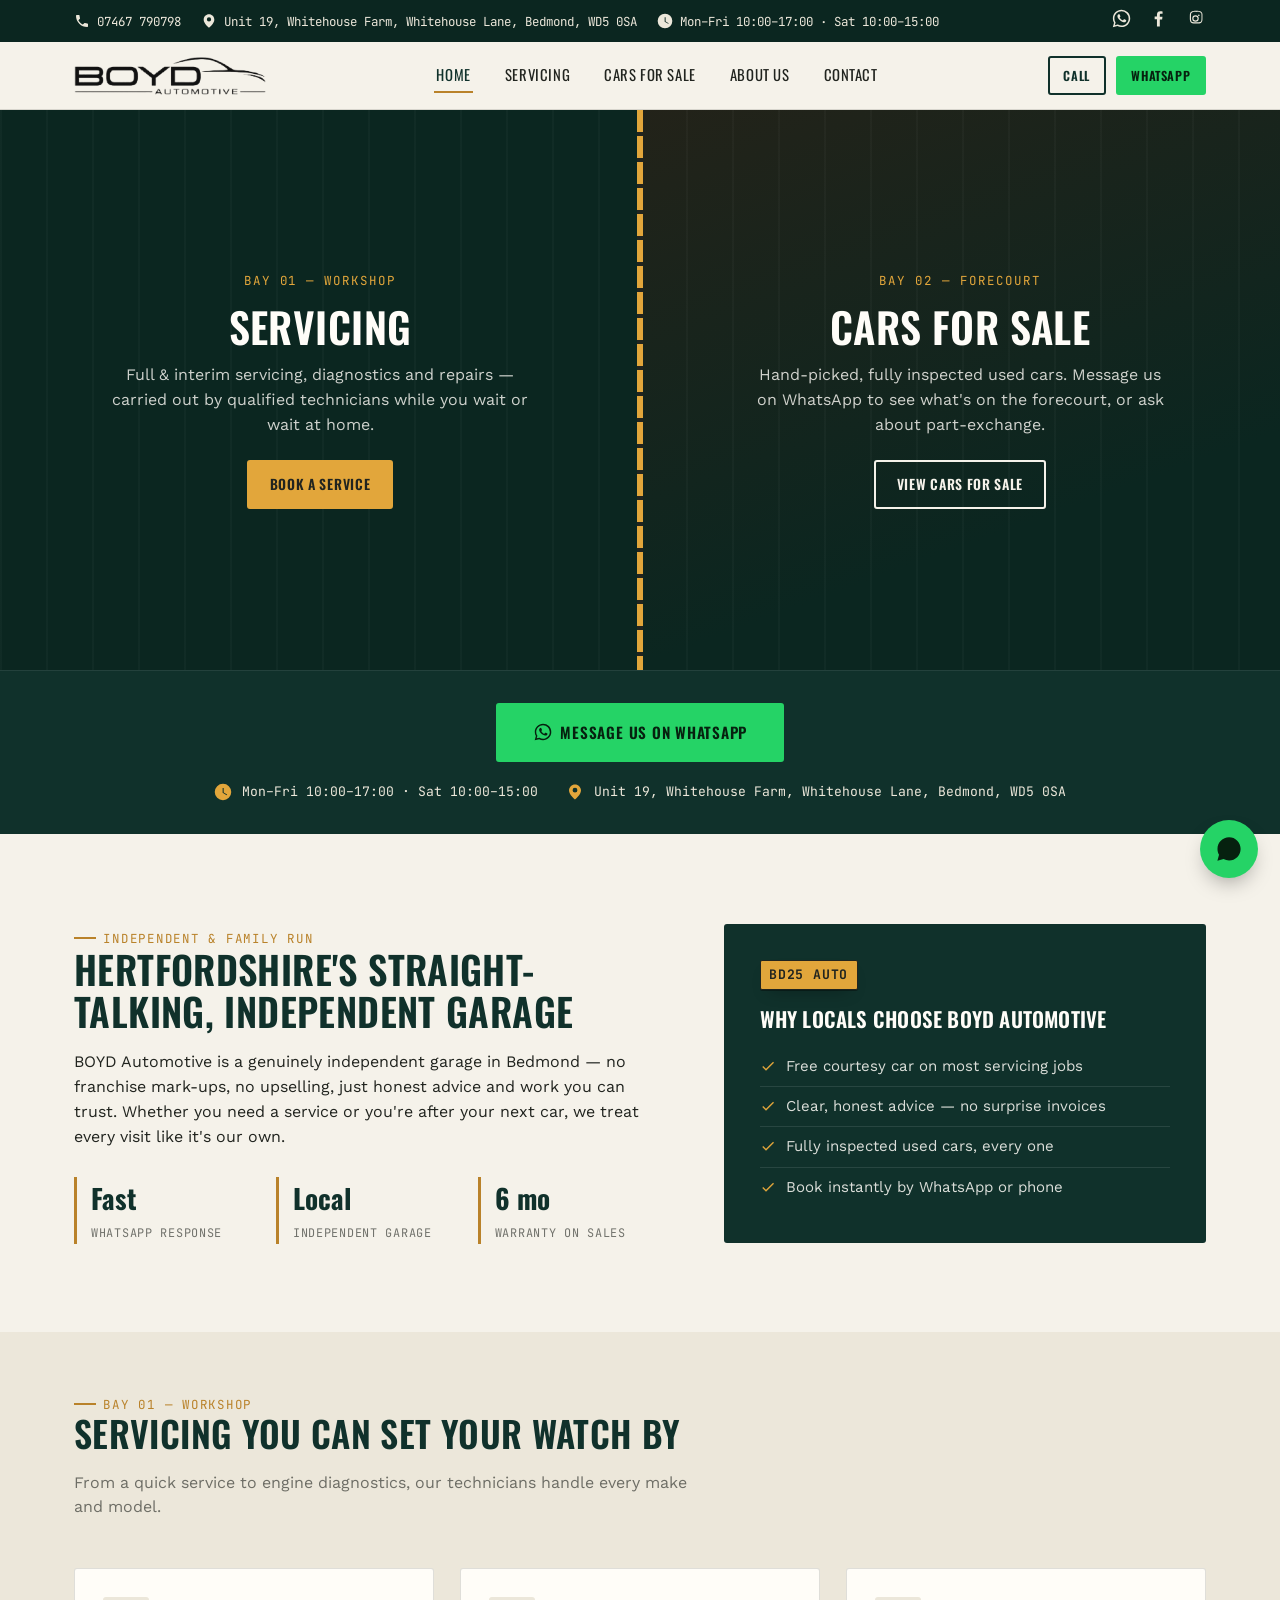
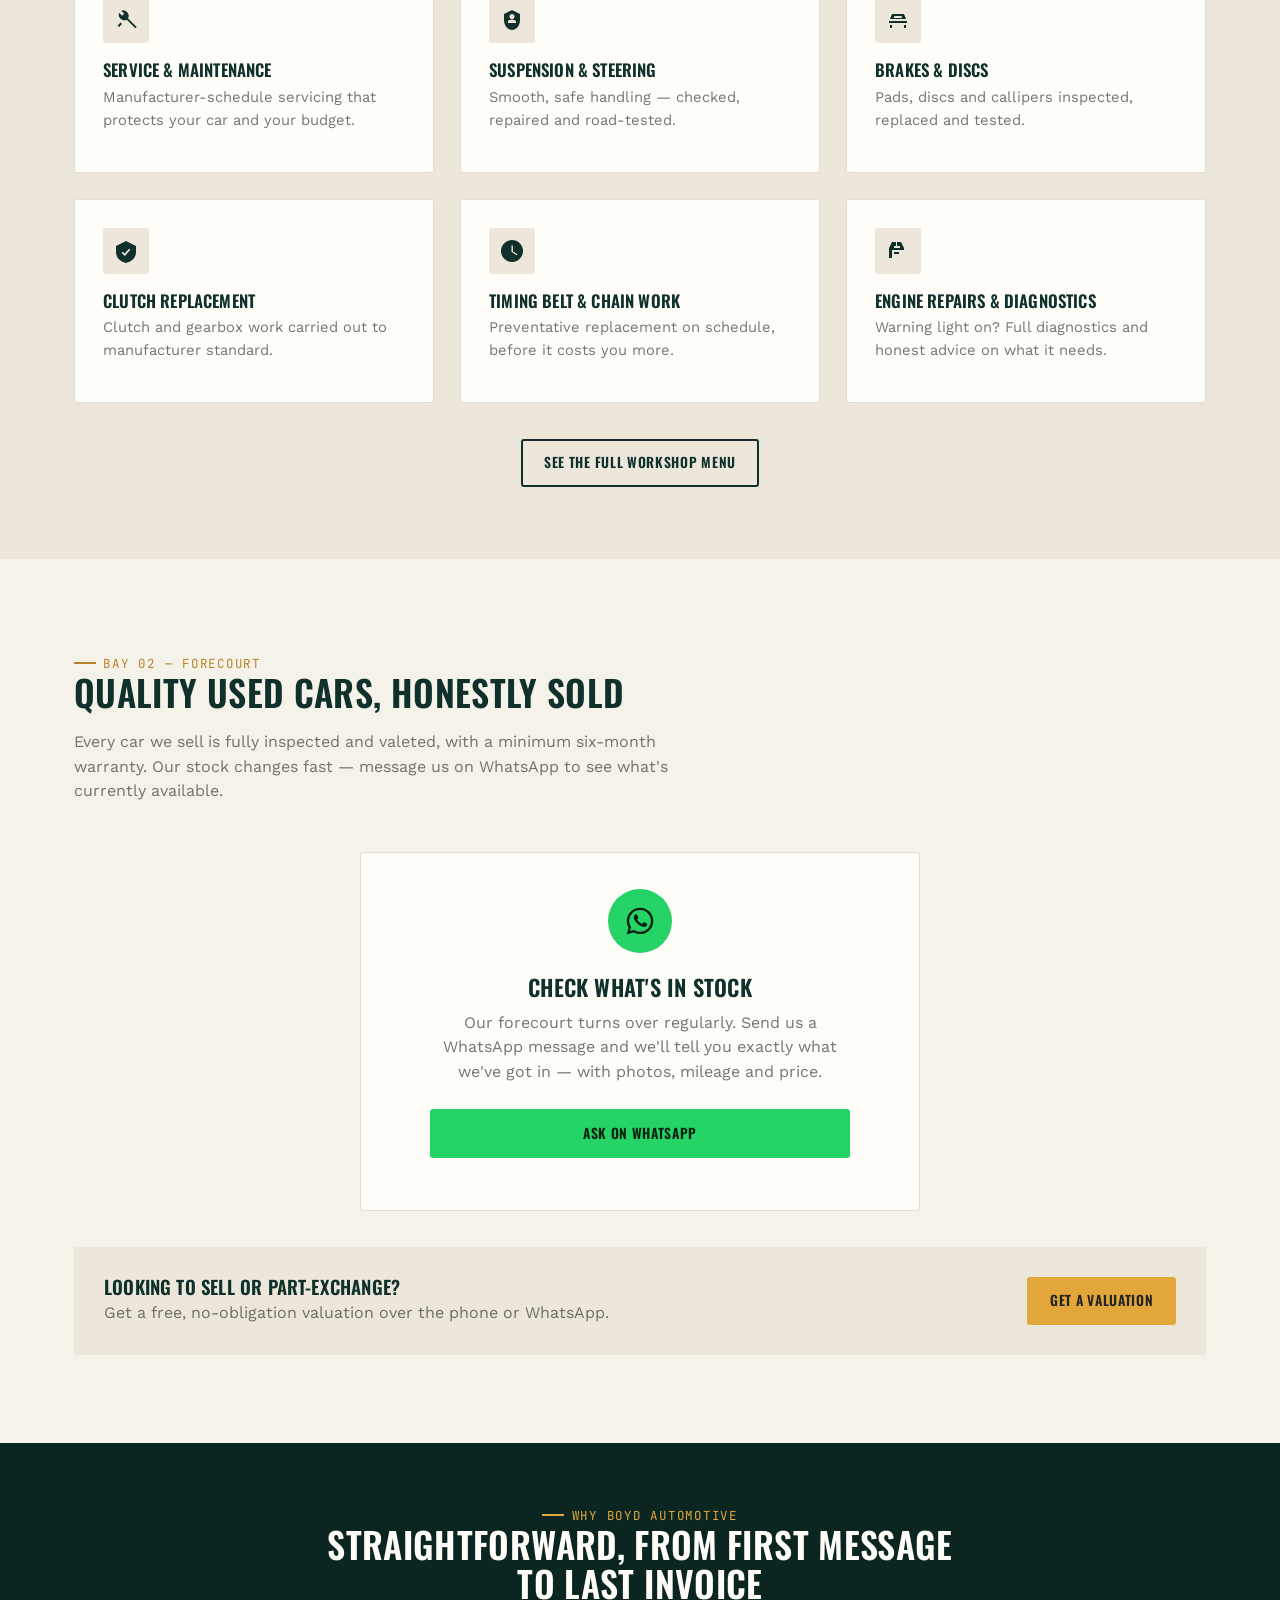
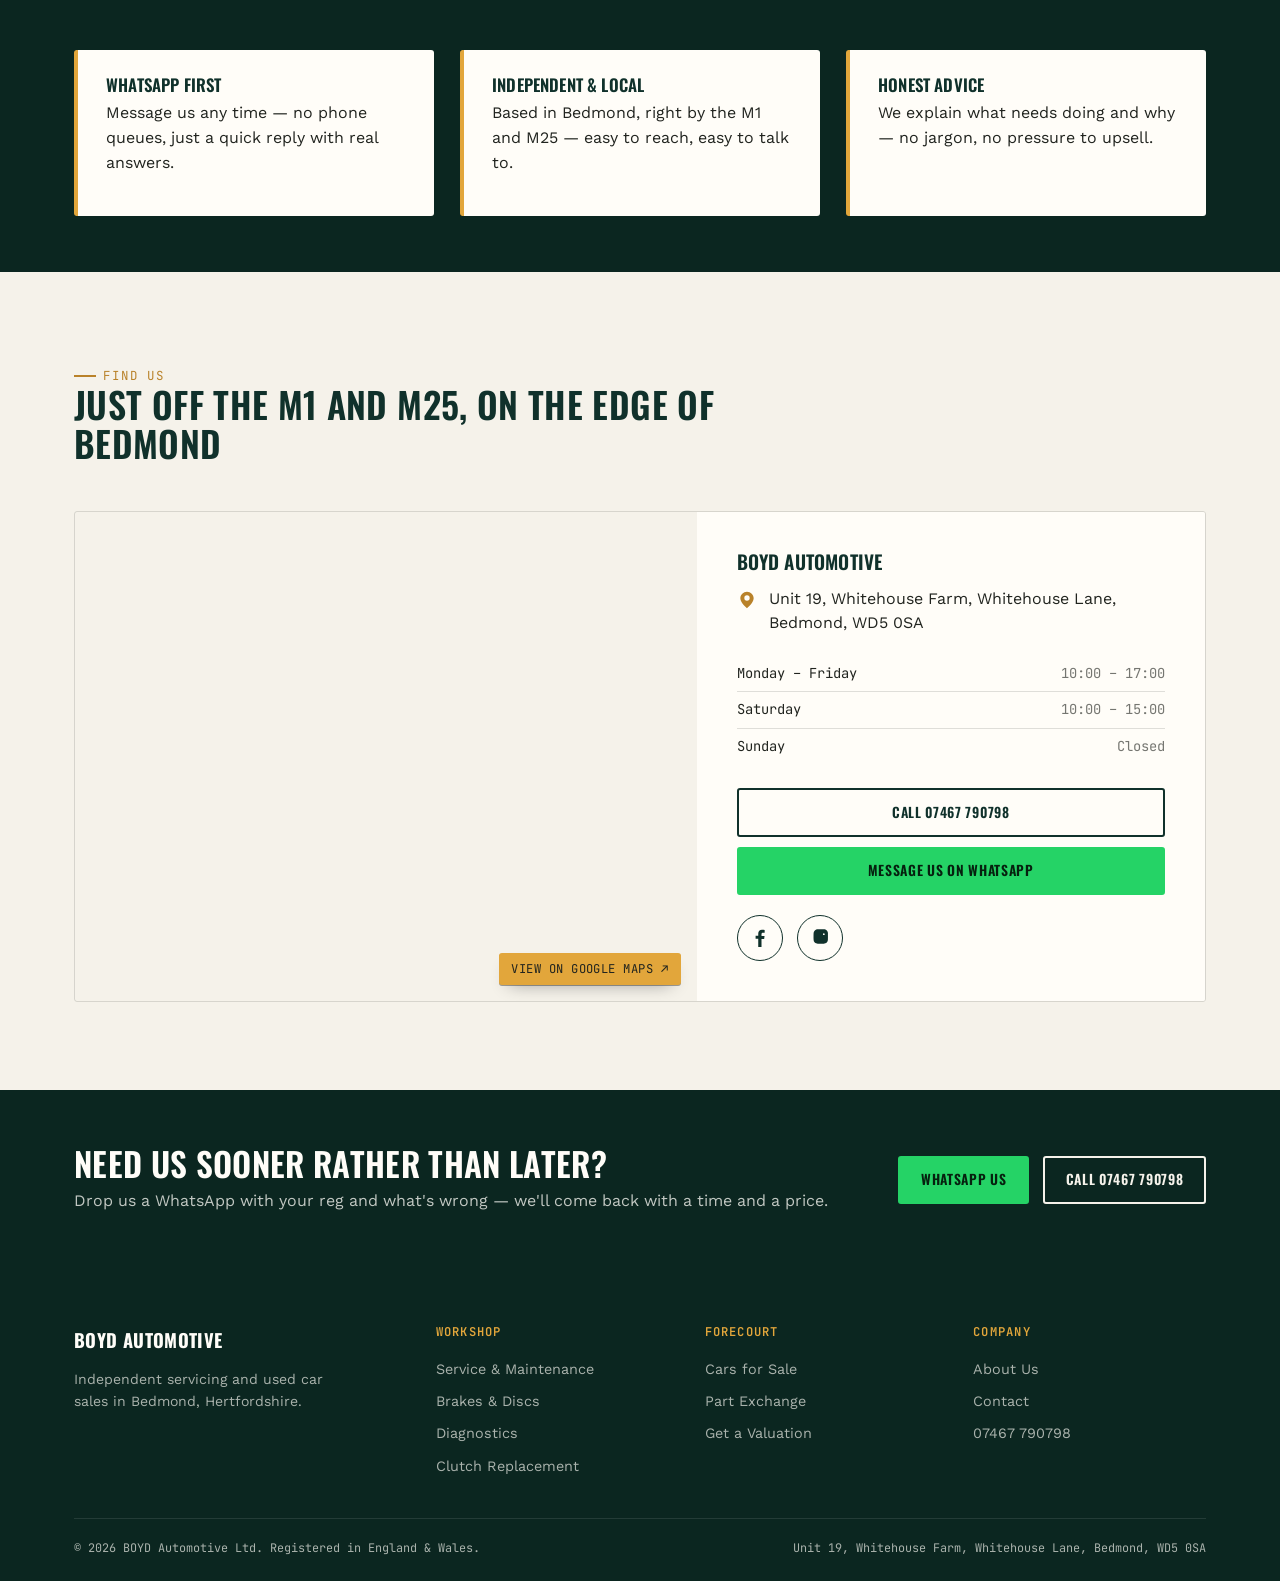
==== index.html @ 693ec728 "first version" ====
<!DOCTYPE html>
<html lang="en">
<head>
<meta charset="UTF-8">
<meta name="viewport" content="width=device-width, initial-scale=1.0">
<meta name="color-scheme" content="light only">
<title>BOYD Automotive | Servicing &amp; Used Cars in Bedmond</title>
<meta name="description" content="BOYD Automotive — trusted independent garage in Bedmond, Hertfordshire. Book a service, or browse our hand-picked used cars for sale.">
<link rel="preconnect" href="https://fonts.googleapis.com">
<link href="https://fonts.googleapis.com/css2?family=Oswald:wght@500;600;700&family=Work+Sans:wght@400;500;600&family=JetBrains+Mono:wght@400;700&display=swap" rel="stylesheet">
<link rel="stylesheet" href="style.css?v=7">
</head>
<body>

<div class="site-topfix">
<div class="topbar">
  <div class="container">
    <div class="topbar-left">
      <a href="tel:07467790798"><svg class="topbar-icon" viewBox="0 0 24 24"><path d="M6.6 10.8c1.4 2.8 3.8 5.2 6.6 6.6l2.2-2.2c.3-.3.7-.4 1-.2 1.1.4 2.3.6 3.6.6.6 0 1 .4 1 1V20c0 .6-.4 1-1 1-9.4 0-17-7.6-17-17 0-.6.4-1 1-1h3.4c.6 0 1 .4 1 1 0 1.3.2 2.5.6 3.6.1.4 0 .8-.2 1L6.6 10.8Z"/></svg>07467 790798</a>
      <span><svg class="topbar-icon" viewBox="0 0 24 24"><path d="M12 2C7.6 2 4 5.6 4 10c0 5.6 8 12 8 12s8-6.4 8-12c0-4.4-3.6-8-8-8Zm0 10.8A2.8 2.8 0 1 1 12 6.4a2.8 2.8 0 0 1 0 6.4Z"/></svg>Unit 19, Whitehouse Farm, Whitehouse Lane, Bedmond, WD5 0SA</span>
      <span><svg class="topbar-icon" viewBox="0 0 24 24"><path d="M12 1a11 11 0 1 0 0 22 11 11 0 0 0 0-22Zm.9 11.6 4.6 2.7-.6 1-5.4-3.2V6.5h1.4v6.1Z"/></svg>Mon–Fri 10:00–17:00 · Sat 10:00–15:00</span>
    </div>
    <div class="topbar-socials">
      <a href="https://wa.me/447467790798" aria-label="WhatsApp us">
        <svg viewBox="0 0 24 24"><path d="M12.04 2C6.58 2 2.13 6.45 2.13 11.91c0 1.75.46 3.45 1.33 4.95L2.05 22l5.28-1.38a9.9 9.9 0 0 0 4.71 1.2h.01c5.46 0 9.91-4.45 9.91-9.91 0-2.65-1.03-5.14-2.9-7.01A9.87 9.87 0 0 0 12.04 2Zm0 1.8a8.1 8.1 0 0 1 5.75 2.38 8.09 8.09 0 0 1 2.38 5.75c0 4.48-3.65 8.13-8.14 8.13a8.2 8.2 0 0 1-4.15-1.13l-.3-.17-3.13.82.84-3.05-.19-.31a8.07 8.07 0 0 1-1.24-4.32c0-4.49 3.65-8.14 8.14-8.14ZM8.9 7.05c-.17 0-.44.06-.67.31-.23.25-.87.85-.87 2.07 0 1.22.89 2.4 1.02 2.57.12.16 1.72 2.7 4.24 3.68 2.1.82 2.52.65 2.97.62.46-.04 1.47-.6 1.68-1.18.2-.58.2-1.08.14-1.18-.06-.1-.23-.16-.47-.28-.25-.12-1.47-.72-1.7-.8-.23-.09-.4-.12-.56.12-.17.25-.64.8-.78.96-.14.16-.29.18-.53.06-.25-.13-1.04-.38-1.98-1.22-.73-.65-1.22-1.46-1.37-1.7-.14-.25-.02-.38.11-.5.11-.11.25-.29.37-.44.13-.14.17-.25.25-.4.08-.17.04-.31-.02-.44-.06-.12-.56-1.37-.78-1.87-.2-.48-.4-.42-.56-.43Z"/></svg>
      </a>
      <a href="https://www.facebook.com/profile.php?id=61589379505451" target="_blank" rel="noopener" aria-label="Facebook">
        <svg viewBox="0 0 24 24"><path d="M13.5 21v-7.9h2.65l.4-3.08h-3.05V8.13c0-.89.25-1.5 1.52-1.5h1.63V3.9C15.9 3.83 15 3.75 13.94 3.75c-2.2 0-3.7 1.34-3.7 3.8v2.12H7.6v3.08h2.64V21h3.26Z"/></svg>
      </a>
      <a href="#" aria-label="Instagram">
        <svg viewBox="0 0 24 24"><path d="M12 8.3a3.7 3.7 0 1 0 0 7.4 3.7 3.7 0 0 0 0-7.4Zm0 6.1a2.4 2.4 0 1 1 0-4.8 2.4 2.4 0 0 1 0 4.8Zm4.7-6.25a.87.87 0 1 1-1.73 0 .87.87 0 0 1 1.73 0ZM20 7.5c-.06-1.16-.32-2.19-1.16-3.03-.84-.84-1.87-1.1-3.03-1.16-1.19-.07-4.76-.07-5.95 0-1.16.06-2.18.32-3.03 1.16C5.9 5.31 5.64 6.34 5.58 7.5c-.07 1.19-.07 4.76 0 5.95.06 1.16.32 2.19 1.16 3.03.85.84 1.87 1.1 3.03 1.16 1.19.07 4.76.07 5.95 0 1.16-.06 2.19-.32 3.03-1.16.84-.84 1.1-1.87 1.16-3.03.07-1.19.07-4.75 0-5.95Zm-1.44 7.22c-.25.64-.75 1.14-1.39 1.4-.96.38-3.24.29-4.3.29s-3.34.09-4.3-.29c-.64-.26-1.14-.76-1.4-1.4-.38-.96-.29-3.24-.29-4.3s-.09-3.34.29-4.3c.26-.64.76-1.14 1.4-1.4.96-.38 3.24-.29 4.3-.29s3.34-.09 4.3.29c.64.26 1.14.76 1.4 1.4.38.96.28 3.24.28 4.3s.1 3.34-.29 4.3Z"/></svg>
      </a>
    </div>
  </div>
</div>

<header class="site-header">
  <nav class="nav container">
    <a href="index.html" class="brand">
      <img src="boyd-logo.png" alt="BOYD Automotive" class="brand-logo">
    </a>
    <input type="checkbox" id="nav-toggle" class="nav-toggle">
    <label for="nav-toggle" class="nav-toggle-label" aria-label="Toggle menu"><span></span></label>
    <ul class="nav-links">
      <li><a href="index.html" aria-current="page">Home</a></li>
      <li><a href="services.html">Servicing</a></li>
      <li><a href="sales.html">Cars for Sale</a></li>
      <li><a href="about.html">About Us</a></li>
      <li><a href="contact.html">Contact</a></li>
    </ul>
    <div class="nav-cta">
      <a class="btn btn-outline btn-sm" href="tel:07467790798">Call</a>
      <a class="btn btn-whatsapp btn-sm" href="https://wa.me/447467790798" target="_blank" rel="noopener">WhatsApp</a>
    </div>
  </nav>
</header>
</div>

<!-- HERO — twin garage bay doors -->
<section class="hero" style="padding:0;">
  <div class="hero-grid">
    <a href="services.html" class="bay bay-service">
      <div class="bay-content">
        <span class="bay-label">Bay 01 — Workshop</span>
        <h2>Servicing</h2>
        <p>Full &amp; interim servicing, diagnostics and repairs — carried out by qualified technicians while you wait or wait at home.</p>
        <span class="btn btn-amber">Book a Service</span>
      </div>
    </a>
    <a href="sales.html" class="bay bay-sales">
      <div class="bay-content">
        <span class="bay-label">Bay 02 — Forecourt</span>
        <h2>Cars for Sale</h2>
        <p>Hand-picked, fully inspected used cars. Message us on WhatsApp to see what's on the forecourt, or ask about part-exchange.</p>
        <span class="btn btn-outline-light">View Cars for Sale</span>
      </div>
    </a>
    <div class="bay-divider"></div>
  </div>
  <div class="hero-strap">
    <div class="container">
      <a href="https://wa.me/447467790798" target="_blank" rel="noopener" class="btn btn-whatsapp btn-lg">
        <svg viewBox="0 0 24 24" style="width:20px;height:20px;fill:currentColor;"><path d="M12.04 2C6.58 2 2.13 6.45 2.13 11.91c0 1.75.46 3.45 1.33 4.95L2.05 22l5.28-1.38a9.9 9.9 0 0 0 4.71 1.2h.01c5.46 0 9.91-4.45 9.91-9.91 0-2.65-1.03-5.14-2.9-7.01A9.87 9.87 0 0 0 12.04 2Zm0 1.8a8.1 8.1 0 0 1 5.75 2.38 8.09 8.09 0 0 1 2.38 5.75c0 4.48-3.65 8.13-8.14 8.13a8.2 8.2 0 0 1-4.15-1.13l-.3-.17-3.13.82.84-3.05-.19-.31a8.07 8.07 0 0 1-1.24-4.32c0-4.49 3.65-8.14 8.14-8.14ZM8.9 7.05c-.17 0-.44.06-.67.31-.23.25-.87.85-.87 2.07 0 1.22.89 2.4 1.02 2.57.12.16 1.72 2.7 4.24 3.68 2.1.82 2.52.65 2.97.62.46-.04 1.47-.6 1.68-1.18.2-.58.2-1.08.14-1.18-.06-.1-.23-.16-.47-.28-.25-.12-1.47-.72-1.7-.8-.23-.09-.4-.12-.56.12-.17.25-.64.8-.78.96-.14.16-.29.18-.53.06-.25-.13-1.04-.38-1.98-1.22-.73-.65-1.22-1.46-1.37-1.7-.14-.25-.02-.38.11-.5.11-.11.25-.29.37-.44.13-.14.17-.25.25-.4.08-.17.04-.31-.02-.44-.06-.12-.56-1.37-.78-1.87-.2-.48-.4-.42-.56-.43Z"/></svg>
        Message Us on WhatsApp
      </a>
      <div class="strap-meta">
        <span class="strap-item">
          <svg viewBox="0 0 24 24"><path d="M12 1a11 11 0 1 0 0 22 11 11 0 0 0 0-22Zm.9 11.6 4.6 2.7-.6 1-5.4-3.2V6.5h1.4v6.1Z"/></svg>
          Mon–Fri 10:00–17:00 · Sat 10:00–15:00
        </span>
        <span class="strap-item">
          <svg viewBox="0 0 24 24"><path d="M12 2C7.6 2 4 5.6 4 10c0 5.6 8 12 8 12s8-6.4 8-12c0-4.4-3.6-8-8-8Zm0 10.8A2.8 2.8 0 1 1 12 6.4a2.8 2.8 0 0 1 0 6.4Z"/></svg>
          Unit 19, Whitehouse Farm, Whitehouse Lane, Bedmond, WD5 0SA
        </span>
      </div>
    </div>
  </div>
</section>

<!-- INTRO -->
<section>
  <div class="container intro">
    <div>
      <span class="kicker">Independent &amp; family run</span>
      <h1>Hertfordshire's straight-talking, independent garage</h1>
      <p>BOYD Automotive is a genuinely independent garage in Bedmond — no franchise mark-ups, no upselling, just honest advice and work you can trust. Whether you need a service or you're after your next car, we treat every visit like it's our own.</p>
      <div class="intro-stats">
        <div class="stat"><b>Fast</b><span>WhatsApp Response</span></div>
        <div class="stat"><b>Local</b><span>Independent Garage</span></div>
        <div class="stat"><b>6 mo</b><span>Warranty on Sales</span></div>
      </div>
    </div>
    <div class="intro-card">
      <span class="plate">BD25 AUTO</span>
      <h3>Why locals choose BOYD Automotive</h3>
      <ul>
        <li><svg viewBox="0 0 24 24"><path d="M9 16.2 4.8 12l-1.4 1.4L9 19 21 7l-1.4-1.4L9 16.2Z"/></svg> Free courtesy car on most servicing jobs</li>
        <li><svg viewBox="0 0 24 24"><path d="M9 16.2 4.8 12l-1.4 1.4L9 19 21 7l-1.4-1.4L9 16.2Z"/></svg> Clear, honest advice — no surprise invoices</li>
        <li><svg viewBox="0 0 24 24"><path d="M9 16.2 4.8 12l-1.4 1.4L9 19 21 7l-1.4-1.4L9 16.2Z"/></svg> Fully inspected used cars, every one</li>
        <li><svg viewBox="0 0 24 24"><path d="M9 16.2 4.8 12l-1.4 1.4L9 19 21 7l-1.4-1.4L9 16.2Z"/></svg> Book instantly by WhatsApp or phone</li>
      </ul>
    </div>
  </div>
</section>

<!-- SERVICES TEASER -->
<section class="section-tight" style="background:var(--paper-dim);">
  <div class="container">
    <div class="section-head">
      <span class="kicker">Bay 01 — Workshop</span>
      <h2>Servicing you can set your watch by</h2>
      <p>From a quick service to engine diagnostics, our technicians handle every make and model.</p>
    </div>
    <div class="grid-3">
      <div class="card">
        <div class="card-icon"><svg viewBox="0 0 24 24"><path d="M22.7 19 14.1 10.4a5.6 5.6 0 0 0-6.9-7.7l3 3-2.1 2.1-3-3a5.6 5.6 0 0 0 7.7 6.9L21.3 20.3l1.4-1.3ZM5 19l3-3-1.4-1.4-3 3L5 19Z"/></svg></div>
        <h3>Service &amp; Maintenance</h3>
        <p>Manufacturer-schedule servicing that protects your car and your budget.</p>
      </div>
      <div class="card">
        <div class="card-icon"><svg viewBox="0 0 24 24"><path d="M12 2 4 6v6c0 5.5 3.4 9.7 8 10 4.6-.3 8-4.5 8-10V6l-8-4Zm0 4a2.5 2.5 0 1 1 0 5 2.5 2.5 0 0 1 0-5Zm4 9H8v-1.2c0-1.6 2.7-2.4 4-2.4s4 .8 4 2.4V15Z"/></svg></div>
        <h3>Suspension &amp; Steering</h3>
        <p>Smooth, safe handling — checked, repaired and road-tested.</p>
      </div>
      <div class="card">
        <div class="card-icon"><svg viewBox="0 0 24 24"><path d="M4 17h2v3H4v-3Zm14 0h2v3h-2v-3ZM3 13h18v2H3v-2ZM6 6h12l2 5H4l2-5Zm2.5 2 -.8 2h8.6l-.8-2h-7Z"/></svg></div>
        <h3>Brakes &amp; Discs</h3>
        <p>Pads, discs and callipers inspected, replaced and tested.</p>
      </div>
      <div class="card">
        <div class="card-icon"><svg viewBox="0 0 24 24"><path d="M12 2 2 7v6c0 5.25 3.75 9.5 10 11 6.25-1.5 10-5.75 10-11V7l-10-5Zm-1.1 15-3.3-3.1 1.2-1.2 1.9 1.9 4.3-4.9 1.3 1.1L10.9 17Z"/></svg></div>
        <h3>Clutch Replacement</h3>
        <p>Clutch and gearbox work carried out to manufacturer standard.</p>
      </div>
      <div class="card">
        <div class="card-icon"><svg viewBox="0 0 24 24"><path d="M12 1a11 11 0 1 0 0 22 11 11 0 0 0 0-22Zm.9 11.6 4.6 2.7-.6 1-5.4-3.2V6.5h1.4v6.1Z"/></svg></div>
        <h3>Timing Belt &amp; Chain Work</h3>
        <p>Preventative replacement on schedule, before it costs you more.</p>
      </div>
      <div class="card">
        <div class="card-icon"><svg viewBox="0 0 24 24"><path d="M6 3h4v4H8v2h3v4H8v2h5v-2h-2v-4h3V7h-3V3h4l3 6v10H3V9l3-6Zm12 8H6v8h12v-8Z"/></svg></div>
        <h3>Engine Repairs &amp; Diagnostics</h3>
        <p>Warning light on? Full diagnostics and honest advice on what it needs.</p>
      </div>
    </div>
    <p style="text-align:center;margin-top:36px;">
      <a href="services.html" class="btn btn-outline">See the full workshop menu</a>
    </p>
  </div>
</section>

<!-- SALES TEASER -->
<section>
  <div class="container">
    <div class="section-head">
      <span class="kicker">Bay 02 — Forecourt</span>
      <h2>Quality used cars, honestly sold</h2>
      <p>Every car we sell is fully inspected and valeted, with a minimum six-month warranty. Our stock changes fast — message us on WhatsApp to see what's currently available.</p>
    </div>
    <div class="wa-contact" style="margin-bottom:36px; padding:36px 44px;">
      <div class="wa-icon">
        <svg viewBox="0 0 24 24"><path d="M12.04 2C6.58 2 2.13 6.45 2.13 11.91c0 1.75.46 3.45 1.33 4.95L2.05 22l5.28-1.38a9.9 9.9 0 0 0 4.71 1.2h.01c5.46 0 9.91-4.45 9.91-9.91 0-2.65-1.03-5.14-2.9-7.01A9.87 9.87 0 0 0 12.04 2Zm0 1.8a8.1 8.1 0 0 1 5.75 2.38 8.09 8.09 0 0 1 2.38 5.75c0 4.48-3.65 8.13-8.14 8.13a8.2 8.2 0 0 1-4.15-1.13l-.3-.17-3.13.82.84-3.05-.19-.31a8.07 8.07 0 0 1-1.24-4.32c0-4.49 3.65-8.14 8.14-8.14ZM8.9 7.05c-.17 0-.44.06-.67.31-.23.25-.87.85-.87 2.07 0 1.22.89 2.4 1.02 2.57.12.16 1.72 2.7 4.24 3.68 2.1.82 2.52.65 2.97.62.46-.04 1.47-.6 1.68-1.18.2-.58.2-1.08.14-1.18-.06-.1-.23-.16-.47-.28-.25-.12-1.47-.72-1.7-.8-.23-.09-.4-.12-.56.12-.17.25-.64.8-.78.96-.14.16-.29.18-.53.06-.25-.13-1.04-.38-1.98-1.22-.73-.65-1.22-1.46-1.37-1.7-.14-.25-.02-.38.11-.5.11-.11.25-.29.37-.44.13-.14.17-.25.25-.4.08-.17.04-.31-.02-.44-.06-.12-.56-1.37-.78-1.87-.2-.48-.4-.42-.56-.43Z"/></svg>
      </div>
      <h2 style="font-size:1.4rem;">Check what's in stock</h2>
      <p>Our forecourt turns over regularly. Send us a WhatsApp message and we'll tell you exactly what we've got in — with photos, mileage and price.</p>
      <p style="margin-top:24px;">
        <a href="https://wa.me/447467790798" target="_blank" rel="noopener" class="btn btn-whatsapp btn-block">Ask on WhatsApp</a>
      </p>
    </div>
    <div class="stock-strip">
      <div>
        <h3>Looking to sell or part-exchange?</h3>
        <p>Get a free, no-obligation valuation over the phone or WhatsApp.</p>
      </div>
      <a href="sales.html" class="btn btn-amber">Get a Valuation</a>
    </div>
  </div>
</section>

<!-- WHY CHOOSE US -->
<section class="section-tight band-dark on-dark">
  <div class="container">
    <div class="section-head center">
      <span class="kicker">Why BOYD Automotive</span>
      <h2>Straightforward, from first message to last invoice</h2>
    </div>
    <div class="grid-3">
      <div class="testimonial">
        <h3 style="color:var(--green-900);font-size:1.05rem;margin-bottom:.4em;">WhatsApp First</h3>
        <p style="font-style:normal;">Message us any time — no phone queues, just a quick reply with real answers.</p>
      </div>
      <div class="testimonial">
        <h3 style="color:var(--green-900);font-size:1.05rem;margin-bottom:.4em;">Independent &amp; Local</h3>
        <p style="font-style:normal;">Based in Bedmond, right by the M1 and M25 — easy to reach, easy to talk to.</p>
      </div>
      <div class="testimonial">
        <h3 style="color:var(--green-900);font-size:1.05rem;margin-bottom:.4em;">Honest Advice</h3>
        <p style="font-style:normal;">We explain what needs doing and why — no jargon, no pressure to upsell.</p>
      </div>
    </div>
  </div>
</section>

<!-- FIND US -->
<section>
  <div class="container">
    <div class="section-head">
      <span class="kicker">Find us</span>
      <h2>Just off the M1 and M25, on the edge of Bedmond</h2>
    </div>
    <div class="find-us">
      <div class="find-map">
        <iframe src="https://www.google.com/maps?q=51.7225634,-0.3921751&z=12&output=embed" title="Map to BOYD Automotive" loading="lazy"></iframe>
        <a class="find-map-link" href="https://www.google.com/maps/place/BOYD+Automotive/@51.7225634,-0.3921751,15z/data=!4m6!3m5!1s0x487641fe3e96d6eb:0x6ffa3940baba09b4!8m2!3d51.7225634!4d-0.3921751!16s%2Fg%2F11nqsnx0lx" target="_blank" rel="noopener" aria-label="Open BOYD Automotive in Google Maps">
          <span>View on Google Maps ↗</span>
        </a>
      </div>
      <div class="find-info">
        <h3>BOYD Automotive</h3>
        <div class="find-address" style="margin-top:14px;">
          <svg viewBox="0 0 24 24"><path d="M12 2C7.6 2 4 5.6 4 10c0 5.6 8 12 8 12s8-6.4 8-12c0-4.4-3.6-8-8-8Zm0 10.8A2.8 2.8 0 1 1 12 6.4a2.8 2.8 0 0 1 0 6.4Z"/></svg>
          <span>Unit 19, Whitehouse Farm, Whitehouse Lane, Bedmond, WD5 0SA</span>
        </div>
        <table class="hours-table">
          <tr><td>Monday – Friday</td><td>10:00 – 17:00</td></tr>
          <tr><td>Saturday</td><td>10:00 – 15:00</td></tr>
          <tr><td>Sunday</td><td>Closed</td></tr>
        </table>
        <a href="tel:07467790798" class="btn btn-outline btn-block" style="margin-bottom:10px;">Call 07467 790798</a>
        <a href="https://wa.me/447467790798" target="_blank" rel="noopener" class="btn btn-whatsapp btn-block">Message us on WhatsApp</a>
        <div class="find-socials">
          <a href="https://www.facebook.com/profile.php?id=61589379505451" target="_blank" rel="noopener" aria-label="Facebook"><svg viewBox="0 0 24 24"><path d="M13.5 21v-7.9h2.65l.4-3.08h-3.05V8.13c0-.89.25-1.5 1.52-1.5h1.63V3.9C15.9 3.83 15 3.75 13.94 3.75c-2.2 0-3.7 1.34-3.7 3.8v2.12H7.6v3.08h2.64V21h3.26Z"/></svg></a>
          <a href="#" aria-label="Instagram"><svg viewBox="0 0 24 24"><path d="M12 8.3a3.7 3.7 0 1 0 0 7.4 3.7 3.7 0 0 0 0-7.4Zm0 6.1a2.4 2.4 0 1 1 0-4.8 2.4 2.4 0 0 1 0 4.8Zm4.7-6.25a.87.87 0 1 1-1.73 0 .87.87 0 0 1 1.73 0ZM20 7.5c-.06-1.16-.32-2.19-1.16-3.03-.84-.84-1.87-1.1-3.03-1.16-1.19-.07-4.76-.07-5.95 0-1.16.06-2.18.32-3.03 1.16C5.9 5.31 5.64 6.34 5.58 7.5c-.07 1.19-.07 4.76 0 5.95.06 1.16.32 2.19 1.16 3.03.85.84 1.87 1.1 3.03 1.16 1.19.07 4.76.07 5.95 0 1.16-.06 2.19-.32 3.03-1.16.84-.84 1.1-1.87 1.16-3.03.07-1.19.07-4.75 0-5.95Z"/></svg></a>
        </div>
      </div>
    </div>
  </div>
</section>

<!-- CTA -->
<section class="section-tight band-dark">
  <div class="container cta-band">
    <div>
      <h2>Need us sooner rather than later?</h2>
      <p>Drop us a WhatsApp with your reg and what's wrong — we'll come back with a time and a price.</p>
    </div>
    <div class="cta-actions">
      <a href="https://wa.me/447467790798" target="_blank" rel="noopener" class="btn btn-whatsapp">WhatsApp Us</a>
      <a href="tel:07467790798" class="btn btn-outline-light">Call 07467 790798</a>
    </div>
  </div>
</section>

<footer class="site-footer">
  <div class="container">
    <div class="footer-grid">
      <div class="footer-brand">
        <span class="brand-name">BOYD Automotive</span>
        <p>Independent servicing and used car sales in Bedmond, Hertfordshire.</p>
      </div>
      <div class="footer-col">
        <h4>Workshop</h4>
        <ul>
          <li><a href="services.html">Service &amp; Maintenance</a></li>
          <li><a href="services.html">Brakes &amp; Discs</a></li>
          <li><a href="services.html">Diagnostics</a></li>
          <li><a href="services.html">Clutch Replacement</a></li>
        </ul>
      </div>
      <div class="footer-col">
        <h4>Forecourt</h4>
        <ul>
          <li><a href="sales.html">Cars for Sale</a></li>
          <li><a href="sales.html">Part Exchange</a></li>
          <li><a href="sales.html">Get a Valuation</a></li>
        </ul>
      </div>
      <div class="footer-col">
        <h4>Company</h4>
        <ul>
          <li><a href="about.html">About Us</a></li>
          <li><a href="contact.html">Contact</a></li>
          <li><a href="tel:07467790798">07467 790798</a></li>
        </ul>
      </div>
    </div>
    <div class="footer-bottom">
      <span>© 2026 BOYD Automotive Ltd. Registered in England &amp; Wales.</span>
      <span>Unit 19, Whitehouse Farm, Whitehouse Lane, Bedmond, WD5 0SA</span>
    </div>
  </div>
</footer>

<a href="https://wa.me/447467790798" target="_blank" rel="noopener" class="wa-float" aria-label="Chat on WhatsApp">
  <svg viewBox="0 0 24 24"><path d="M12.04 2C6.58 2 2.13 6.45 2.13 11.91c0 1.75.46 3.45 1.33 4.95L2.05 22l5.28-1.38a9.9 9.9 0 0 0 4.71 1.2h.01c5.46 0 9.91-4.45 9.91-9.91 0-2.65-1.03-5.14-2.9-7.01A9.87 9.87 0 0 0 12.04 2Z"/></svg>
</a>

</body>
</html>
---- style.css ----
/* ============================================================
   RIDGEWAY MOTOR WORKS — shared stylesheet
   Tokens: racing green / paper / graphite / amber / rust
   Display: Oswald · Body: Work Sans · Utility: JetBrains Mono
   ============================================================ */

:root{
  color-scheme: light;
  --green-950: #0b2620;
  --green-900: #10312b;
  --green-800: #163f37;
  --green-700: #1f5148;
  --paper:     #f5f2ea;
  --paper-dim: #ece7da;
  --graphite:  #21241f;
  --graphite-60: rgba(33,36,31,.62);
  --graphite-30: rgba(33,36,31,.14);
  --amber:     #e2a63b;
  --amber-dark:#b9822a;
  --rust:      #b6432c;
  --chrome:    #cdc6b4;
  --white:     #fffdf8;

  --radius: 3px;
  --shadow-plate: 0 1px 0 rgba(0,0,0,.35), 0 8px 18px -10px rgba(0,0,0,.45);
  --ease: cubic-bezier(.22,.61,.36,1);

  --font-display: "Oswald", "Arial Narrow", sans-serif;
  --font-body: "Work Sans", "Segoe UI", sans-serif;
  --font-mono: "JetBrains Mono", "Courier New", monospace;
}

*, *::before, *::after{ box-sizing: border-box; }
html{ scroll-behavior: smooth; overflow-x: hidden; }
body{
  margin:0;
  font-family: var(--font-body);
  background: var(--paper);
  color: var(--graphite);
  line-height: 1.55;
  -webkit-font-smoothing: antialiased;
  overflow-x: hidden;
  max-width: 100vw;
}
img{ max-width:100%; display:block; }
a{ color: inherit; text-decoration: none; }
ul{ margin:0; padding:0; list-style:none; }
h1,h2,h3,h4{
  font-family: var(--font-display);
  text-transform: uppercase;
  letter-spacing: .01em;
  line-height: 1.08;
  margin: 0 0 .5em;
  font-weight: 600;
}
p{ margin: 0 0 1em; }
.container{
  width: 100%;
  max-width: 1180px;
  margin-inline: auto;
  padding-inline: 24px;
}
section{ padding: 88px 0; }
.section-tight{ padding: 56px 0; }

/* focus visibility */
a:focus-visible, button:focus-visible, input:focus-visible, textarea:focus-visible{
  outline: 3px solid var(--amber);
  outline-offset: 2px;
}
@media (prefers-reduced-motion: reduce){
  *{ animation-duration: .001ms !important; animation-iteration-count: 1 !important; transition-duration: .001ms !important; scroll-behavior:auto !important; }
}

/* ---------- eyebrow / kicker ---------- */
.kicker{
  display:inline-flex;
  align-items:center;
  gap:.6em;
  font-family: var(--font-mono);
  font-size: .78rem;
  letter-spacing: .14em;
  text-transform: uppercase;
  color: var(--amber-dark);
}
.kicker::before{
  content:"";
  width: 22px; height: 2px;
  background: var(--amber-dark);
  display:inline-block;
}
.on-dark .kicker{ color: var(--amber); }
.on-dark .kicker::before{ background: var(--amber); }

/* ---------- number-plate badge (signature component) ---------- */
.plate{
  display:inline-flex;
  align-items:center;
  gap:.5em;
  font-family: var(--font-mono);
  font-weight: 700;
  font-size: .82rem;
  letter-spacing:.06em;
  background: var(--amber);
  color: var(--graphite);
  border: 1.5px solid var(--graphite);
  border-radius: 2px;
  padding: .3em .65em;
  box-shadow: var(--shadow-plate);
  white-space: nowrap;
}
.plate.plate-rust{ background: var(--paper); color: var(--rust); border-color: var(--rust); }

/* ============================================================
   TOP BAR
   ============================================================ */
.topbar{
  background: var(--green-950);
  color: var(--paper-dim);
  font-family: var(--font-mono);
  font-size: .78rem;
}
.topbar .container{
  display:flex;
  justify-content: space-between;
  align-items:center;
  gap: 16px;
  padding-block: 8px;
  flex-wrap: wrap;
}
.topbar-left{ display:flex; gap: 20px; flex-wrap: wrap; }
.topbar a{ transition: color .15s var(--ease); }
.topbar a:hover{ color: var(--amber); }
.topbar-socials{ display:flex; gap:16px; align-items:center; }
.topbar-socials svg{ width:21px; height:21px; fill: var(--paper-dim); transition: fill .15s var(--ease); }
.topbar-socials a:hover svg{ fill: var(--amber); }
.topbar-icon{ width:16px; height:16px; fill:var(--paper-dim); flex:none; }
.topbar-left a{ display:inline-flex; align-items:center; gap:7px; }
.topbar-left span{ display:inline-flex; align-items:center; gap:7px; }

/* ============================================================
   HEADER / NAV
   ============================================================ */
.site-topfix{
  position: sticky;
  top: 0;
  z-index: 50;
}
.site-header{
  background: var(--paper);
  border-bottom: 1px solid var(--graphite-30);
}
.nav{
  display:flex;
  align-items:center;
  justify-content: space-between;
  padding-block: 14px;
}
.brand{
  display:flex;
  align-items:center;
  gap:14px;
}
.brand-logo{
  height:38px;
  width:auto;
  display:block;
  flex:none;
}
.brand-mark{
  width:44px; height:44px;
  border-radius: 2px;
  background: var(--green-900);
  color: var(--amber);
  display:flex; align-items:center; justify-content:center;
  font-family: var(--font-display);
  font-weight:700;
  font-size:1.1rem;
  flex: none;
}
.brand-text{ line-height:1.1; }
.brand-name{
  font-family: var(--font-display);
  font-weight:700;
  font-size: 1.15rem;
  text-transform: uppercase;
  letter-spacing: .02em;
}
.brand-sub{
  font-family: var(--font-mono);
  font-size: .68rem;
  letter-spacing:.1em;
  text-transform: uppercase;
  color: var(--graphite-60);
  padding-left:14px;
  border-left: 1px solid var(--graphite-30);
}
.nav-links{
  display:flex;
  gap: 30px;
  align-items:center;
}
.nav-links a{
  font-family: var(--font-display);
  font-size: .92rem;
  text-transform: uppercase;
  letter-spacing: .04em;
  padding: 6px 2px;
  border-bottom: 2px solid transparent;
  transition: border-color .15s var(--ease), color .15s var(--ease);
}
.nav-links a:hover, .nav-links a[aria-current="page"]{
  border-color: var(--amber-dark);
  color: var(--green-900);
}
.nav-cta{ display:flex; gap:10px; align-items:center; }

.nav-toggle{ display:none; }
.nav-toggle-label{
  display:none;
  flex-direction:column;
  align-items:center; justify-content:center;
  gap:6px;
  cursor:pointer;
  width:40px; height:40px;
  flex: none;
}
.nav-toggle-label span, .nav-toggle-label::before, .nav-toggle-label::after{
  content:""; display:block; width:24px; height:2px; background: var(--graphite);
  transition: transform .2s var(--ease), opacity .2s var(--ease);
}
.nav-toggle:checked ~ .nav-toggle-label::before{ transform: translateY(8px) rotate(45deg); }
.nav-toggle:checked ~ .nav-toggle-label span{ opacity:0; }
.nav-toggle:checked ~ .nav-toggle-label::after{ transform: translateY(-8px) rotate(-45deg); }

/* ---------- buttons ---------- */
.btn{
  display:inline-flex;
  align-items:center;
  justify-content:center;
  gap:.5em;
  font-family: var(--font-display);
  text-transform: uppercase;
  letter-spacing: .05em;
  font-size: .86rem;
  font-weight: 600;
  padding: .85em 1.5em;
  border-radius: var(--radius);
  border: 2px solid transparent;
  cursor:pointer;
  transition: transform .15s var(--ease), background .15s var(--ease), color .15s var(--ease), border-color .15s var(--ease);
}
.btn:hover{ transform: translateY(-2px); }
.btn-amber{ background: var(--amber); color: var(--graphite); border-color: var(--amber); }
.btn-amber:hover{ background: var(--amber-dark); border-color: var(--amber-dark); }
.btn-outline{ background: transparent; color: var(--green-900); border-color: var(--green-900); }
.btn-outline:hover{ background: var(--green-900); color: var(--paper); }
.btn-outline-light{ background: transparent; color: var(--paper); border-color: var(--paper); }
.btn-outline-light:hover{ background: var(--paper); color: var(--green-900); }
.btn-whatsapp{ background: #25D366; color: #06210f; border-color:#25D366; }
.btn-whatsapp:hover{ background:#1ebc59; border-color:#1ebc59; }
.btn-sm{ padding:.6em 1.1em; font-size: .78rem; }
.btn-block{ width:100%; }

/* ============================================================
   HERO — twin garage-bay doors split
   ============================================================ */
.hero{
  position: relative;
  background: var(--green-950);
  color: var(--paper);
  overflow:hidden;
}
.hero-grid{
  position: relative;
  display:grid;
  grid-template-columns: 1fr 1fr;
  min-height: 560px;
}
.bay{
  position:relative;
  display:flex;
  flex-direction:column;
  align-items:center;
  justify-content:center;
  text-align:center;
  padding: 48px;
  overflow:hidden;
  transition: flex-grow .35s var(--ease), filter .35s var(--ease);
}
.bay:hover{ flex-grow: 1.06; filter: brightness(1.1); }
.bay::before{
  content:"";
  position:absolute; inset:0;
  background-image:
    repeating-linear-gradient(90deg, rgba(255,255,255,.05) 0 2px, transparent 2px 46px);
  opacity:.5;
}
.bay-service{
  background-image:
    linear-gradient(160deg, rgba(11,38,32,.88), rgba(11,38,32,.94) 70%),
    url("https://images.unsplash.com/photo-1596986952526-3be237187071?q=80&w=1600&auto=format&fit=crop");
  background-size: cover;
  background-position: center;
}
.bay-sales{
  background-image:
    linear-gradient(160deg, rgba(38,34,24,.88), rgba(11,38,32,.94) 70%),
    url("https://images.unsplash.com/photo-1636241166300-b801e6ddc0f4?q=80&w=1600&auto=format&fit=crop");
  background-size: cover;
  background-position: center;
}
.bay-content{ position:relative; z-index:2; max-width: 420px; margin-inline:auto; text-align:center; display:flex; flex-direction:column; align-items:center; }
.bay-label{
  font-family: var(--font-mono);
  font-size: .78rem;
  letter-spacing:.16em;
  text-transform: uppercase;
  color: var(--amber);
  margin-bottom: 14px;
  display:block;
  width:100%;
  text-align:center;
}
.bay h2{
  font-size: clamp(1.9rem, 3.4vw, 2.6rem);
  color: var(--white);
  margin-bottom: .35em;
}
.bay p{ color: rgba(255,253,248,.8); margin-bottom: 1.4em; }
.bay-divider{
  position:absolute;
  left:50%; top:0; bottom:0;
  width: 6px;
  transform: translateX(-50%);
  background: repeating-linear-gradient(180deg, var(--amber) 0 22px, var(--graphite) 22px 26px);
  z-index: 3;
}
.hero-strap{
  background: var(--green-900);
  padding: 32px 0;
  border-top: 1px solid rgba(255,255,255,.08);
}
.hero-strap .container{
  display:flex; flex-direction:column; align-items:center;
  gap:20px; text-align:center;
}
.btn-lg{ padding: 1.05em 2.3em; font-size: .95rem; }
.strap-meta{ display:flex; justify-content:center; flex-wrap:wrap; gap:28px; }
.strap-item{
  display:flex; align-items:center; gap:10px;
  font-family: var(--font-mono);
  font-size: .82rem;
  color: var(--paper-dim);
}
.strap-item svg{ width:18px; height:18px; fill: var(--amber); flex:none; }

/* ============================================================
   INTRO / ABOUT TEASER
   ============================================================ */
.intro{
  display:grid;
  grid-template-columns: 1.1fr .9fr;
  gap: 60px;
  align-items:center;
}
.intro h1, .intro h2{ font-size: clamp(1.8rem, 3vw, 2.4rem); color: var(--green-900); }
.intro-stats{
  display:grid;
  grid-template-columns: repeat(3, 1fr);
  gap: 16px;
  margin-top: 28px;
}
.stat{
  border-left: 3px solid var(--amber-dark);
  padding-left: 14px;
}
.stat b{
  display:block;
  font-family: var(--font-display);
  font-size: 1.7rem;
  color: var(--green-900);
}
.stat span{
  font-family: var(--font-mono);
  font-size: .74rem;
  text-transform: uppercase;
  letter-spacing: .06em;
  color: var(--graphite-60);
}
.intro-card{
  background: var(--green-900);
  color: var(--paper);
  padding: 36px;
  border-radius: var(--radius);
  position:relative;
}
.intro-card .plate{ margin-bottom: 18px; }
.intro-card h3{ color: var(--white); font-size:1.3rem; }
.intro-card ul{ margin-top: 16px; }
.intro-card li{
  display:flex; gap:10px; align-items:flex-start;
  font-size:.94rem; color: rgba(255,253,248,.85);
  padding: 8px 0;
  border-top: 1px solid rgba(255,255,255,.1);
}
.intro-card li:first-child{ border-top:none; }
.intro-card li svg{ width:16px; height:16px; fill:var(--amber); margin-top:3px; flex:none; }

/* ============================================================
   SECTION HEADS
   ============================================================ */
.section-head{
  max-width: 640px;
  margin-bottom: 48px;
}
.section-head h2{ font-size: clamp(1.7rem, 2.8vw, 2.3rem); color: var(--green-900); }
.section-head p{ color: var(--graphite-60); }
.section-head.center{ margin-inline:auto; text-align:center; }
.on-dark .section-head h2{ color: var(--white); }
.on-dark .section-head p{ color: rgba(255,253,248,.72); }

/* ============================================================
   SERVICE CARDS
   ============================================================ */
.grid-3{ display:grid; grid-template-columns: repeat(3, 1fr); gap: 26px; }
.grid-2{ display:grid; grid-template-columns: repeat(2, 1fr); gap: 26px; }

.card{
  background: var(--white);
  border: 1px solid var(--graphite-30);
  border-radius: var(--radius);
  padding: 28px;
  transition: transform .18s var(--ease), box-shadow .18s var(--ease), border-color .18s var(--ease);
}
.card:hover{
  transform: translateY(-4px);
  box-shadow: 0 16px 30px -18px rgba(11,38,32,.35);
  border-color: var(--green-800);
}
.card-icon{
  width:46px; height:46px;
  background: var(--paper-dim);
  border-radius: var(--radius);
  display:flex; align-items:center; justify-content:center;
  margin-bottom: 18px;
}
.card-icon svg{ width:24px; height:24px; fill: var(--green-900); }
.card h3{ font-size: 1.05rem; color: var(--green-900); margin-bottom:.4em; }
.card p{ color: var(--graphite-60); font-size: .92rem; margin-bottom: .8em; }
.card-foot{
  display:flex; justify-content: space-between; align-items:center;
  margin-top: 10px;
}
.card-link{
  font-family: var(--font-mono);
  font-size:.78rem;
  text-transform: uppercase;
  letter-spacing:.06em;
  color: var(--green-900);
  border-bottom: 1px solid var(--amber-dark);
}

/* services (full list, detail page) */
.service-row{
  display:grid;
  grid-template-columns: 60px 1fr auto;
  gap: 24px;
  align-items:center;
  padding: 22px 0;
  border-top: 1px solid var(--graphite-30);
}
.service-row:last-child{ border-bottom: 1px solid var(--graphite-30); }
.service-row .idx{
  font-family: var(--font-mono);
  color: var(--amber-dark);
  font-weight:700;
}
.service-row h3{ font-size: 1.05rem; color: var(--green-900); margin-bottom:.2em; }
.service-row p{ margin:0; color: var(--graphite-60); font-size:.92rem; }

/* ============================================================
   SALES / MARKETPLACE
   ============================================================ */
.market-card{
  background: var(--white);
  border: 1px solid var(--graphite-30);
  border-radius: var(--radius);
  padding: 30px;
  text-align:center;
  transition: transform .18s var(--ease), box-shadow .18s var(--ease);
}
.market-card:hover{ transform: translateY(-4px); box-shadow: 0 16px 30px -18px rgba(11,38,32,.35); }
.market-card .plate{ margin-bottom: 16px; }
.market-card h3{ font-size:1.1rem; color: var(--green-900); }
.market-card p{ color: var(--graphite-60); font-size:.9rem; }

.stock-strip{
  background: var(--paper-dim);
  border-radius: var(--radius);
  padding: 30px;
  display:flex;
  justify-content:space-between;
  align-items:center;
  gap: 24px;
  flex-wrap:wrap;
}
.stock-strip h3{ color: var(--green-900); margin-bottom:.2em; }
.stock-strip p{ margin:0; color: var(--graphite-60); }

/* ============================================================
   GOOGLE RATING BADGE
   ============================================================ */
.google-badge{
  display:inline-flex;
  align-items:center;
  gap:16px;
  background: var(--white);
  border: 1px solid var(--graphite-30);
  border-radius: var(--radius);
  padding: 16px 22px;
  flex-wrap: wrap;
}
.google-badge .g-icon{ width:30px; height:30px; flex:none; }
.google-badge .g-score{
  font-family: var(--font-display);
  font-size: 1.6rem;
  font-weight:700;
  color: var(--green-900);
  line-height:1;
}
.google-badge .g-mid{ display:flex; flex-direction:column; gap:2px; }
.google-badge .g-stars{ color: var(--amber-dark); letter-spacing:.12em; font-size:.95rem; }
.google-badge .g-count{
  font-family: var(--font-mono);
  font-size: .74rem;
  color: var(--graphite-60);
  text-transform:uppercase;
  letter-spacing:.04em;
}
.google-badge .g-link{
  font-family: var(--font-mono);
  font-size:.76rem;
  text-transform:uppercase;
  letter-spacing:.05em;
  color: var(--green-900);
  border-bottom:1px solid var(--amber-dark);
  margin-left:8px;
  white-space:nowrap;
}
.review-tag{
  display:inline-flex;
  align-items:center;
  gap:6px;
  font-family: var(--font-mono);
  font-size:.7rem;
  text-transform:uppercase;
  letter-spacing:.04em;
  color: var(--graphite-60);
  margin-bottom: 12px;
}
.review-tag svg{ width:14px; height:14px; flex:none; }

/* ============================================================
   TESTIMONIALS
   ============================================================ */
.testimonial{
  background: var(--white);
  border-left: 4px solid var(--amber);
  padding: 26px 28px;
  border-radius: var(--radius);
}
.testimonial p{ font-style: italic; color: var(--graphite); margin-bottom: 14px; }
.testimonial .who{
  font-family: var(--font-mono);
  font-size:.78rem;
  text-transform: uppercase;
  letter-spacing:.05em;
  color: var(--graphite-60);
  font-style:normal;
}
.stars{ color: var(--amber-dark); letter-spacing:.15em; margin-bottom:10px; display:block; }

/* ============================================================
   DARK BAND (CTA / booking)
   ============================================================ */
.band-dark{ background: var(--green-950); color: var(--paper); }
.cta-band{
  display:flex;
  justify-content: space-between;
  align-items:center;
  flex-wrap:wrap;
  gap: 24px;
}
.cta-band h2{ color: var(--white); font-size: clamp(1.6rem,2.6vw,2.1rem); margin:0; }
.cta-band p{ color: rgba(255,253,248,.75); margin: .4em 0 0; }
.cta-actions{ display:flex; gap: 14px; flex-wrap:wrap; }

/* ============================================================
   MAP / HOURS / CONTACT STRIP
   ============================================================ */
.find-us{
  display:grid;
  grid-template-columns: 1.1fr .9fr;
  gap: 0;
  border: 1px solid var(--graphite-30);
  border-radius: var(--radius);
  overflow:hidden;
}
.find-map{ position:relative; }
.find-map iframe{ width:100%; height:100%; min-height: 380px; border:0; display:block; filter: grayscale(.15) contrast(1.05); pointer-events:none; }
.find-map-link{
  position:absolute; inset:0;
  display:flex; align-items:flex-end; justify-content:flex-end;
  padding:16px;
  background: rgba(11,38,32,0);
  transition: background .2s var(--ease);
}
.find-map-link:hover{ background: rgba(11,38,32,.18); }
.find-map-link span{
  font-family: var(--font-mono);
  font-size:.76rem;
  text-transform:uppercase;
  letter-spacing:.04em;
  background: var(--amber);
  color: var(--graphite);
  padding:.55em 1em;
  border-radius: var(--radius);
  box-shadow: var(--shadow-plate);
}
.find-info{ background: var(--white); padding: 40px; }
.find-info h3{ color: var(--green-900); font-size:1.2rem; }
.hours-table{ width:100%; border-collapse: collapse; margin: 18px 0 24px; font-family: var(--font-mono); font-size:.86rem; }
.hours-table td{ padding: 7px 0; border-top: 1px solid var(--graphite-30); }
.hours-table td:last-child{ text-align:right; color: var(--graphite-60); }
.hours-table tr:first-child td{ border-top:none; }
.find-address{ display:flex; gap:12px; margin-bottom: 20px; }
.find-address svg{ width:20px; height:20px; fill: var(--amber-dark); flex:none; margin-top:3px; }
.find-socials{ display:flex; gap: 14px; margin-top: 20px; }
.find-socials a{
  width:46px; height:46px;
  border: 1.5px solid var(--green-900);
  border-radius: 50%;
  display:flex; align-items:center; justify-content:center;
  transition: background .15s var(--ease), border-color .15s var(--ease);
}
.find-socials a svg{ width:24px; height:24px; fill: var(--green-900); transition: fill .15s var(--ease); }
.find-socials a:hover{ background: var(--green-900); }
.find-socials a:hover svg{ fill: var(--paper); }

/* ============================================================
   FOOTER
   ============================================================ */
.site-footer{
  background: var(--green-950);
  color: rgba(255,253,248,.65);
  padding: 56px 0 24px;
}
.footer-grid{
  display:grid;
  grid-template-columns: 1.4fr 1fr 1fr 1fr;
  gap: 36px;
  padding-bottom: 36px;
  border-bottom: 1px solid rgba(255,255,255,.1);
}
.footer-brand .brand-name{ color: var(--white); }
.footer-brand p{ font-size:.88rem; margin-top: 14px; max-width: 280px; }
.footer-col h4{
  font-family: var(--font-mono);
  font-size:.76rem;
  letter-spacing:.1em;
  color: var(--amber);
  text-transform: uppercase;
  margin-bottom: 14px;
}
.footer-col li{ padding: 5px 0; font-size:.9rem; }
.footer-col a:hover{ color: var(--amber); }
.footer-bottom{
  display:flex; justify-content:space-between; flex-wrap:wrap; gap:10px;
  padding-top: 20px;
  font-family: var(--font-mono);
  font-size:.74rem;
}

/* ============================================================
   PAGE HEADER (interior pages)
   ============================================================ */
.page-hero{
  background: var(--green-950);
  color: var(--paper);
  padding: 70px 0 48px;
}
.page-hero h1{ font-size: clamp(2rem, 4vw, 2.8rem); color: var(--white); }
.breadcrumb{
  font-family: var(--font-mono);
  font-size:.78rem;
  color: rgba(255,253,248,.6);
  margin-bottom: 16px;
  text-transform: uppercase;
  letter-spacing:.06em;
}
.breadcrumb a:hover{ color: var(--amber); }

/* about page bits */
.value-list{ display:grid; grid-template-columns: repeat(2,1fr); gap: 22px; max-width:640px; margin-inline:auto; }
.value{ text-align:left; }
.value .plate{ margin-bottom: 12px; }
.value h3{ font-size: 1rem; color: var(--green-900); }
.value p{ font-size:.88rem; color: var(--graphite-60); }

.team-strip{ display:flex; gap:20px; overflow-x:auto; padding-bottom: 10px; }
.team-card{ flex: 0 0 220px; background: var(--white); border:1px solid var(--graphite-30); border-radius: var(--radius); padding: 20px; }
.team-photo{ width:100%; aspect-ratio: 4/3; border-radius: var(--radius); background: linear-gradient(150deg,var(--green-800),var(--green-950)); margin-bottom:14px; display:flex; align-items:center; justify-content:center; }
.team-photo svg{ width:38px; height:38px; fill: var(--amber); }
.team-card h4{ font-family:var(--font-display); text-transform:uppercase; font-size:.95rem; color:var(--green-900); margin:0 0 2px; }
.team-card span{ font-family: var(--font-mono); font-size:.72rem; color: var(--graphite-60); text-transform:uppercase; letter-spacing:.05em; }

/* contact page */
.contact-grid{ display:grid; grid-template-columns: .9fr 1.1fr; gap: 46px; }
.form-field{ margin-bottom: 20px; }
.form-field label{
  display:block; margin-bottom:6px;
  font-family: var(--font-mono);
  font-size:.76rem; text-transform:uppercase; letter-spacing:.06em;
  color: var(--graphite-60);
}
.form-field input, .form-field select, .form-field textarea{
  width:100%;
  font-family: var(--font-body);
  font-size: .96rem;
  padding: 12px 14px;
  border: 1.5px solid var(--graphite-30);
  border-radius: var(--radius);
  background: var(--white);
  color: var(--graphite);
}
.form-field input:focus, .form-field select:focus, .form-field textarea:focus{
  border-color: var(--green-800);
  outline: none;
}
.form-row{ display:grid; grid-template-columns: 1fr 1fr; gap:18px; }
.form-note{ font-size:.82rem; color: var(--graphite-60); margin-top: 10px; }

/* whatsapp floating button */
.wa-float{
  position: fixed;
  right: 22px; bottom: 22px;
  z-index: 60;
  background:#25D366;
  color:#06210f;
  width:58px; height:58px;
  border-radius:50%;
  display:flex; align-items:center; justify-content:center;
  box-shadow: 0 10px 22px -8px rgba(0,0,0,.4);
  transition: transform .2s var(--ease);
}
.wa-float:hover{ transform: scale(1.08); }
.wa-float svg{ width:28px; height:28px; fill:#06210f; }

/* ============================================================
   TRUST BAR (services — formal, certificate feel)
   ============================================================ */
.trust-bar{
  display:flex;
  gap: 30px;
  flex-wrap:wrap;
  align-items:center;
  padding: 22px 28px;
  border: 1px solid var(--graphite-30);
  border-left: 4px solid var(--green-900);
  background: var(--white);
  margin-bottom: 48px;
}
.trust-item{ display:flex; align-items:center; gap:10px; }
.trust-item svg{ width:20px; height:20px; fill: var(--green-900); flex:none; }
.trust-item span{
  font-family: var(--font-mono);
  font-size: .78rem;
  letter-spacing:.03em;
  color: var(--graphite);
}

/* stricter, quieter service rows (no lift, subtle left-border on hover) */
.service-row{ transition: border-color .15s var(--ease), background-color .15s var(--ease); }
.service-row:hover{ background: var(--paper-dim); }

/* ============================================================
   SOLO MARKETPLACE CARD (eBay only)
   ============================================================ */
.market-card-solo{
  max-width: 480px;
  margin-inline: auto;
  background: var(--white);
  border: 1px solid var(--graphite-30);
  border-radius: var(--radius);
  padding: 44px;
  text-align:center;
}
.market-card-solo .plate{ margin-bottom: 18px; }
.market-card-solo h3{ font-size:1.3rem; color: var(--green-900); }
.market-card-solo p{ color: var(--graphite-60); }

/* ============================================================
   WHATSAPP-ONLY CONTACT BLOCK
   ============================================================ */
.wa-contact{
  max-width: 560px;
  margin-inline:auto;
  text-align:center;
  background: var(--white);
  border: 1px solid var(--graphite-30);
  border-radius: var(--radius);
  padding: 52px 44px;
}
.wa-contact .wa-icon{
  width:64px; height:64px;
  border-radius:50%;
  background:#25D366;
  display:flex; align-items:center; justify-content:center;
  margin: 0 auto 22px;
}
.wa-contact .wa-icon svg{ width:32px; height:32px; fill:#06210f; }
.email-buttons{ display:flex; gap:12px; flex-wrap:wrap; justify-content:center; margin-top:12px; }
.wa-contact h2{ color: var(--green-900); font-size: 1.6rem; }
.wa-contact p{ color: var(--graphite-60); max-width: 420px; margin-inline:auto; }
.contact-direct{
  display:flex;
  justify-content:center;
  gap: 40px;
  flex-wrap:wrap;
  margin-top: 44px;
  padding-top: 40px;
  border-top: 1px solid var(--graphite-30);
}
.contact-direct-item{ text-align:center; }
.contact-direct-item svg{ width:26px; height:26px; fill: var(--green-900); margin-bottom:10px; }
.contact-direct-item h4{
  font-family: var(--font-mono);
  font-size:.72rem;
  text-transform:uppercase;
  letter-spacing:.06em;
  color: var(--graphite-60);
  margin-bottom:6px;
}
.contact-direct-item a, .contact-direct-item span.value{
  font-family: var(--font-display);
  font-size: 1.05rem;
  color: var(--green-900);
}

/* ============================================================
   RESPONSIVE
   ============================================================ */
@media (max-width: 980px){
  .intro, .find-us, .contact-grid{ grid-template-columns: 1fr; }
  .find-map iframe{ min-height: 280px; }
  .grid-3{ grid-template-columns: repeat(2,1fr); }
  .value-list{ grid-template-columns: repeat(2,1fr); }
  .footer-grid{ grid-template-columns: 1fr 1fr; }
  .hero-grid{ grid-template-columns: 1fr; min-height: unset; }
  .bay-divider{ display:none; }
  .bay{ padding: 40px 28px; }
  .bay + .bay{ border-top: 4px solid var(--amber-dark); }
}
@media (max-width: 720px){
  .nav-links{
    position:absolute; top:100%; left:0; right:0;
    background: var(--paper);
    flex-direction:column;
    align-items:flex-start;
    gap:0;
    padding: 0 24px;
    border-bottom: 0 solid var(--graphite-30);
    max-height:0;
    opacity:0;
    overflow:hidden;
    transition: max-height .25s var(--ease), opacity .2s var(--ease);
  }
  .nav-links li a{
    display:block;
    padding: 14px 0;
    width:100%;
    line-height:1.3;
    border-bottom:1px solid var(--graphite-30);
  }
  .nav-toggle:checked ~ .nav-links{
    max-height: 500px;
    opacity:1;
    padding: 10px 24px 18px;
    border-bottom: 1px solid var(--graphite-30);
  }
  .nav-toggle-label{ display:flex; }
  .nav-cta{ display:none; }
  .nav{ flex-wrap:nowrap; }
  .brand{ min-width:0; flex:1 1 auto; overflow:hidden; gap:0; }
  .brand-logo{ height:26px; max-width:100%; }
  .brand-sub{ display:none; }
  .grid-3, .grid-2, .footer-grid, .value-list{ grid-template-columns: 1fr; }
  .cta-band{ flex-direction:column; align-items:flex-start; }
  .form-row{ grid-template-columns: 1fr; }
  .topbar .container{ flex-direction:column; align-items:flex-start; gap:6px; }
  section{ padding: 60px 0; }
  .service-row{
    grid-template-columns: 36px 1fr;
    row-gap: 8px;
  }
  .service-row .plate{ grid-column: 1 / -1; justify-self:start; white-space:normal; }
  .trust-bar{ padding: 18px 20px; gap:18px; }
}
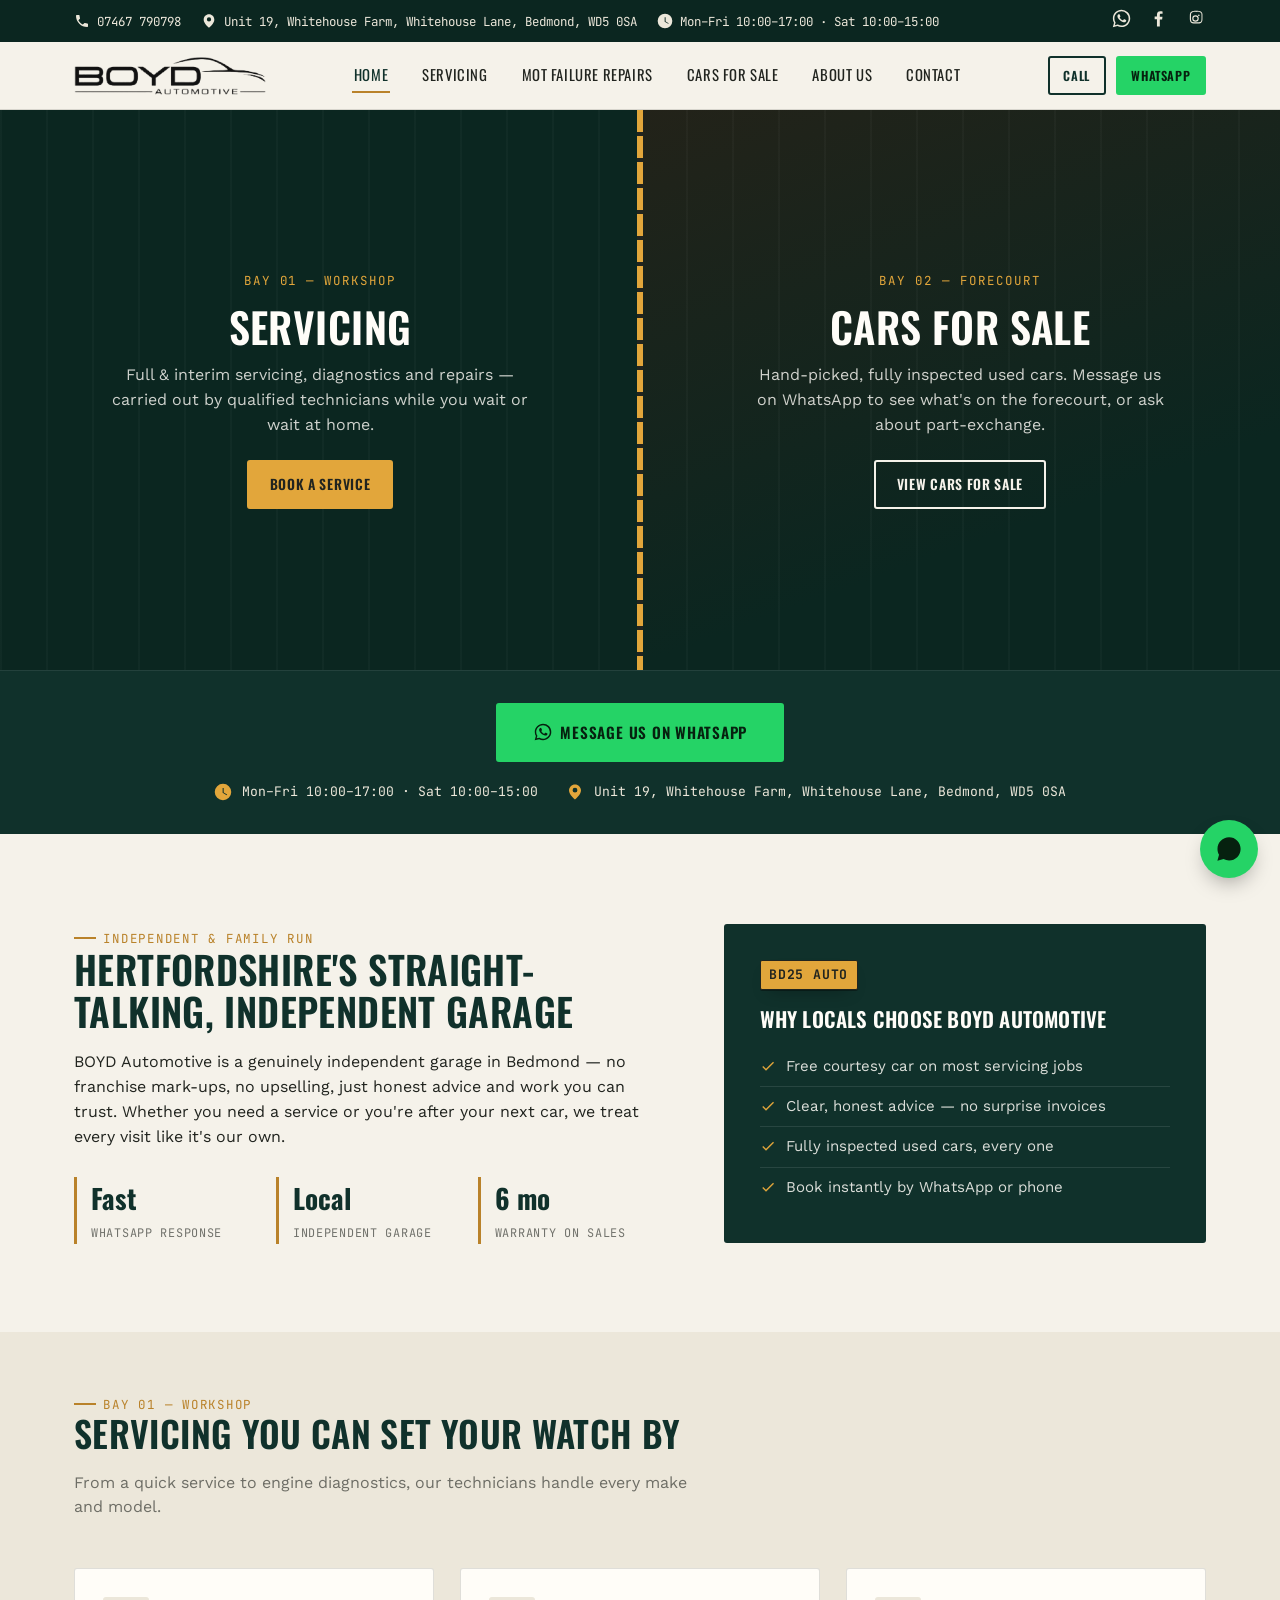
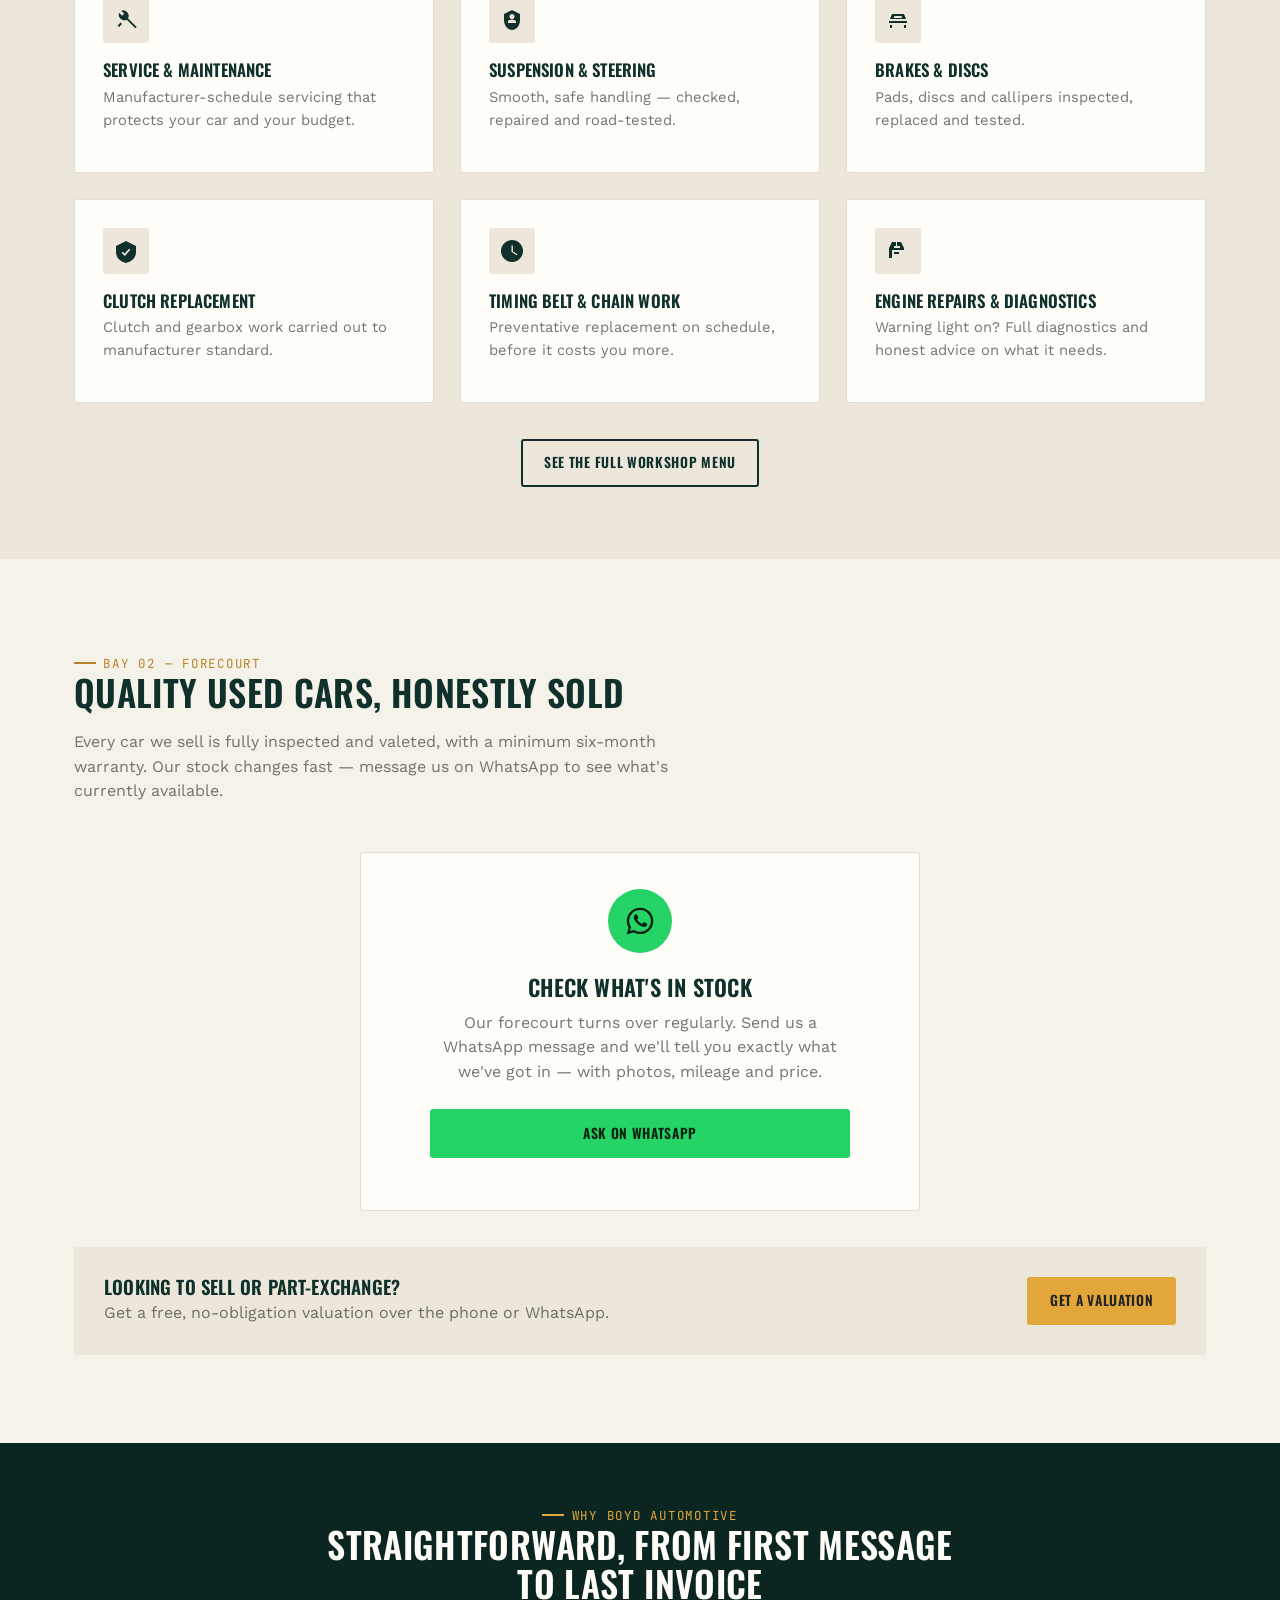
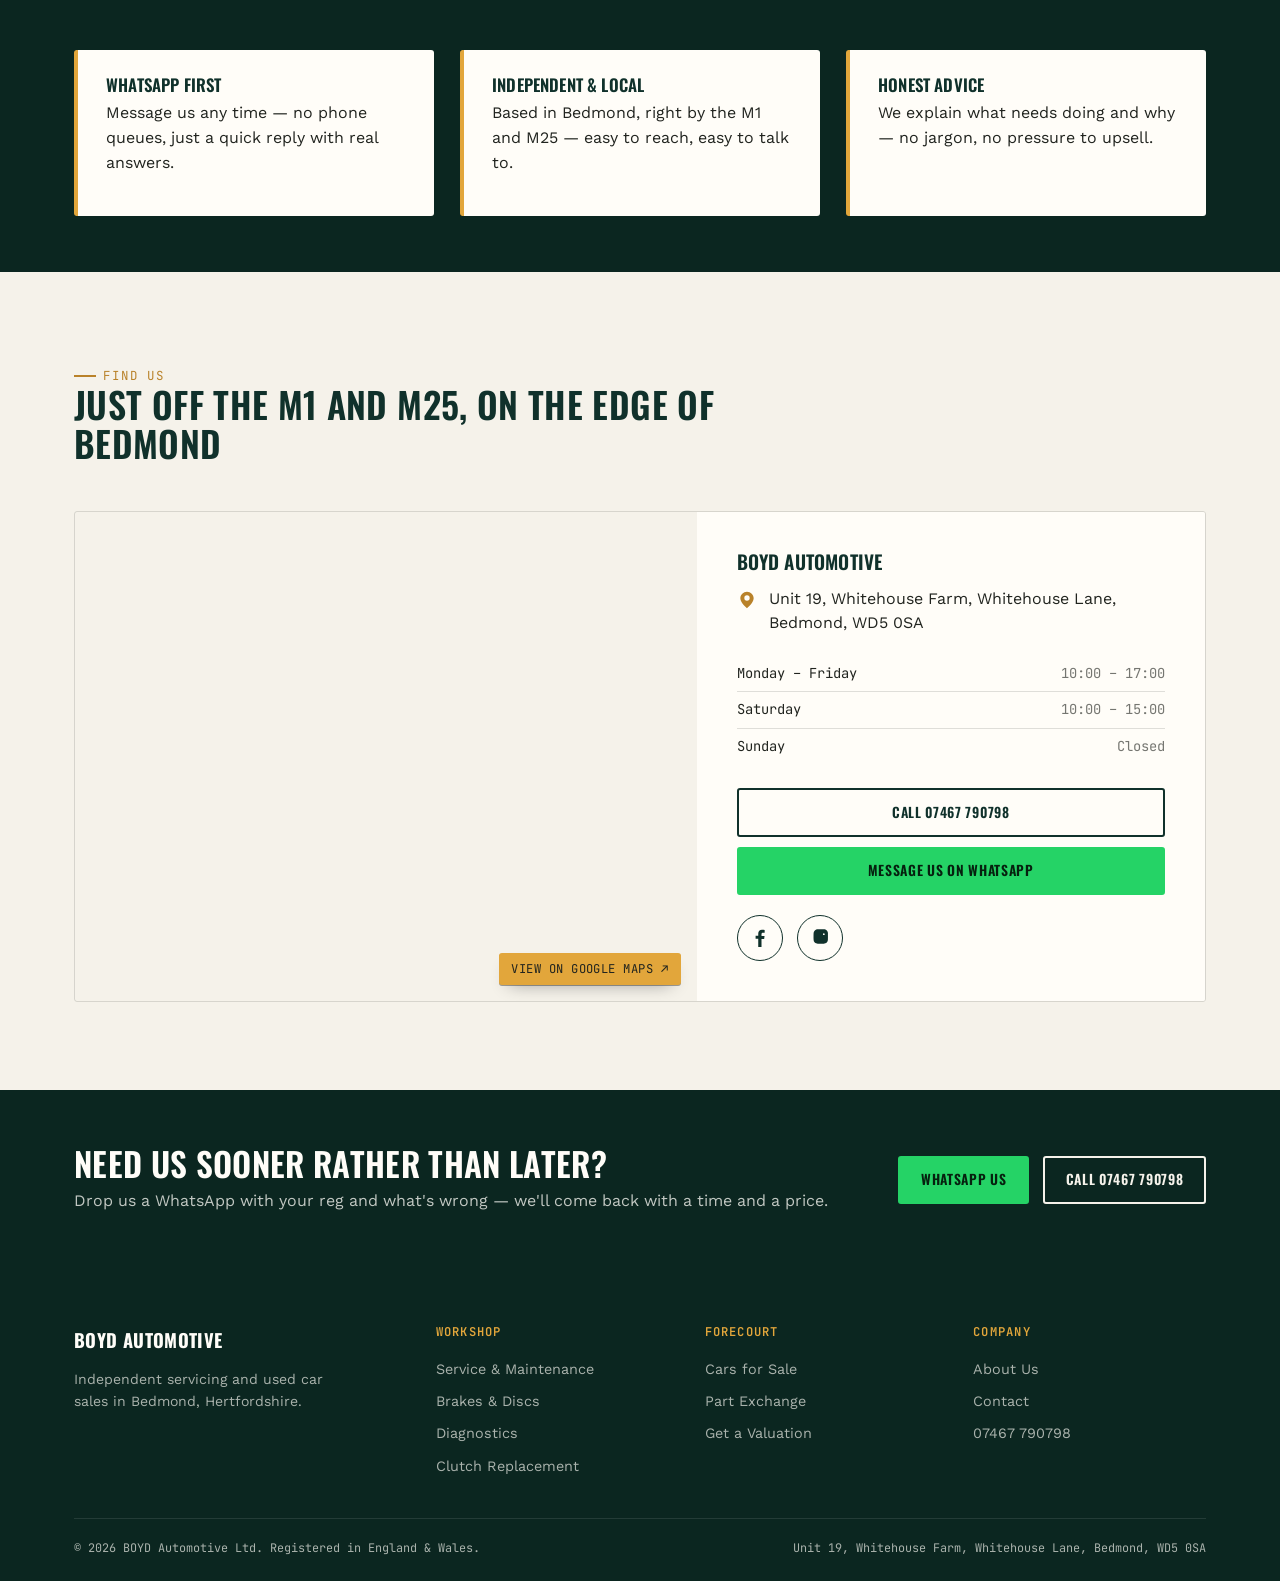
==== commit 185506ff: "v5.1 Mot fail page" ====
--- a/index.html
+++ b/index.html
@@ -1,16 +1,75 @@
 <!DOCTYPE html>
 <html lang="en">
 <head>
+<!-- Google Tag Manager -->
+<script>(function(w,d,s,l,i){w[l]=w[l]||[];w[l].push({'gtm.start':
+new Date().getTime(),event:'gtm.js'});var f=d.getElementsByTagName(s)[0],
+j=d.createElement(s),dl=l!='dataLayer'?'&l='+l:'';j.async=true;j.src=
+'https://www.googletagmanager.com/gtm.js?id='+i+dl;f.parentNode.insertBefore(j,f);
+})(window,document,'script','dataLayer','GTM-PGJSM4LG');</script>
+<!-- End Google Tag Manager -->
+
 <meta charset="UTF-8">
 <meta name="viewport" content="width=device-width, initial-scale=1.0">
 <meta name="color-scheme" content="light only">
 <title>BOYD Automotive | Servicing &amp; Used Cars in Bedmond</title>
 <meta name="description" content="BOYD Automotive — trusted independent garage in Bedmond, Hertfordshire. Book a service, or browse our hand-picked used cars for sale.">
+<meta name="robots" content="index, follow">
+<link rel="canonical" href="https://boydautomotive.co.uk/">
+<meta property="og:type" content="website">
+<meta property="og:url" content="https://boydautomotive.co.uk/">
+<meta property="og:title" content="BOYD Automotive | Servicing &amp; Used Cars in Bedmond">
+<meta property="og:description" content="BOYD Automotive — trusted independent garage in Bedmond, Hertfordshire. Book a service, or browse our hand-picked used cars for sale.">
+<meta property="og:image" content="https://boydautomotive.co.uk/boyd-logo.png">
 <link rel="preconnect" href="https://fonts.googleapis.com">
 <link href="https://fonts.googleapis.com/css2?family=Oswald:wght@500;600;700&family=Work+Sans:wght@400;500;600&family=JetBrains+Mono:wght@400;700&display=swap" rel="stylesheet">
-<link rel="stylesheet" href="style.css?v=7">
+<link rel="icon" href="favicon.ico" sizes="any">
+<link rel="icon" href="favicon.svg" type="image/svg+xml">
+<link rel="apple-touch-icon" href="apple-touch-icon.png">
+<link rel="stylesheet" href="style.css?v=9">
+<script type="application/ld+json">
+{
+  "@context": "https://schema.org",
+  "@type": "AutoRepair",
+  "name": "BOYD Automotive",
+  "url": "https://boydautomotive.co.uk/",
+  "image": "https://boydautomotive.co.uk/boyd-logo.png",
+  "telephone": "+447467790798",
+  "address": {
+    "@type": "PostalAddress",
+    "streetAddress": "Unit 19, Whitehouse Farm, Whitehouse Lane",
+    "addressLocality": "Bedmond",
+    "postalCode": "WD5 0SA",
+    "addressCountry": "GB"
+  },
+  "geo": {
+    "@type": "GeoCoordinates",
+    "latitude": 51.7225634,
+    "longitude": -0.3921751
+  },
+  "openingHoursSpecification": [
+    {
+      "@type": "OpeningHoursSpecification",
+      "dayOfWeek": ["Monday", "Tuesday", "Wednesday", "Thursday", "Friday"],
+      "opens": "10:00",
+      "closes": "17:00"
+    },
+    {
+      "@type": "OpeningHoursSpecification",
+      "dayOfWeek": "Saturday",
+      "opens": "10:00",
+      "closes": "15:00"
+    }
+  ]
+}
+</script>
 </head>
 <body>
+<!-- Google Tag Manager (noscript) -->
+<noscript><iframe src="https://www.googletagmanager.com/ns.html?id=GTM-PGJSM4LG"
+height="0" width="0" style="display:none;visibility:hidden"></iframe></noscript>
+<!-- End Google Tag Manager (noscript) -->
+
 
 <div class="site-topfix">
 <div class="topbar">
@@ -44,6 +103,7 @@
     <ul class="nav-links">
       <li><a href="index.html" aria-current="page">Home</a></li>
       <li><a href="services.html">Servicing</a></li>
+      <li><a href="mot-failure-repairs.html">MOT Failure Repairs</a></li>
       <li><a href="sales.html">Cars for Sale</a></li>
       <li><a href="about.html">About Us</a></li>
       <li><a href="contact.html">Contact</a></li>
@@ -230,7 +290,7 @@
     </div>
     <div class="find-us">
       <div class="find-map">
-        <iframe src="https://www.google.com/maps?q=51.7225634,-0.3921751&z=12&output=embed" title="Map to BOYD Automotive" loading="lazy"></iframe>
+        <iframe src="https://www.google.com/maps?q=51.7225634,-0.3921751&z=14&output=embed" title="Map to BOYD Automotive" loading="lazy"></iframe>
         <a class="find-map-link" href="https://www.google.com/maps/place/BOYD+Automotive/@51.7225634,-0.3921751,15z/data=!4m6!3m5!1s0x487641fe3e96d6eb:0x6ffa3940baba09b4!8m2!3d51.7225634!4d-0.3921751!16s%2Fg%2F11nqsnx0lx" target="_blank" rel="noopener" aria-label="Open BOYD Automotive in Google Maps">
           <span>View on Google Maps ↗</span>
         </a>
--- a/style.css
+++ b/style.css
@@ -801,6 +801,123 @@
 .market-card-solo p{ color: var(--graphite-60); }
 
 /* ============================================================
+   PROCESS STEPS (numbered "what happens next" sequence)
+   ============================================================ */
+.steps-grid{
+  display:grid;
+  grid-template-columns: repeat(4, 1fr);
+  gap: 26px;
+}
+.step-card{
+  background: var(--white);
+  border: 1px solid var(--graphite-30);
+  border-radius: var(--radius);
+  padding: 26px 24px;
+  position: relative;
+}
+.step-card .step-num{
+  display:inline-flex;
+  align-items:center;
+  justify-content:center;
+  width: 34px; height: 34px;
+  border-radius: 50%;
+  background: var(--green-900);
+  color: var(--amber);
+  font-family: var(--font-display);
+  font-weight: 700;
+  font-size: 1rem;
+  margin-bottom: 16px;
+}
+.step-card h3{ font-size: 1rem; color: var(--green-900); margin-bottom: .4em; }
+.step-card p{ color: var(--graphite-60); font-size: .92rem; margin: 0; }
+
+/* ============================================================
+   CALLOUT — emphasised standalone message block
+   ============================================================ */
+.callout{
+  background: var(--paper-dim);
+  border-left: 4px solid var(--amber-dark);
+  border-radius: var(--radius);
+  padding: 32px 36px;
+}
+.callout h2{ color: var(--green-900); font-size: 1.5rem; margin-bottom: .4em; }
+.callout p{ color: var(--graphite); margin: 0; max-width: 640px; }
+.callout p + p{ margin-top: .8em; }
+
+/* ============================================================
+   FAQ — simple accordion
+   ============================================================ */
+.faq-list{ max-width: 760px; margin-inline: auto; }
+.faq-item{
+  border-bottom: 1px solid var(--graphite-30);
+}
+.faq-item:first-child{ border-top: 1px solid var(--graphite-30); }
+.faq-item summary{
+  list-style: none;
+  cursor: pointer;
+  display:flex;
+  align-items:center;
+  justify-content: space-between;
+  gap: 20px;
+  padding: 20px 4px;
+  font-family: var(--font-display);
+  font-size: 1.02rem;
+  color: var(--green-900);
+  text-transform: none;
+  letter-spacing: normal;
+}
+.faq-item summary::-webkit-details-marker{ display:none; }
+.faq-item summary::after{
+  content: "+";
+  font-family: var(--font-mono);
+  font-size: 1.4rem;
+  color: var(--amber-dark);
+  flex: none;
+  transition: transform .2s var(--ease);
+}
+.faq-item[open] summary::after{ content: "–"; }
+.faq-item p{
+  color: var(--graphite-60);
+  padding: 0 4px 20px;
+  margin: 0;
+  max-width: 640px;
+}
+
+/* ============================================================
+   LIVE STOCK — car listings pulled from Google Sheets
+   ============================================================ */
+.car-grid{
+  display:grid;
+  grid-template-columns: repeat(3, 1fr);
+  gap: 26px;
+}
+.car-card{
+  background: var(--white);
+  border: 1px solid var(--graphite-30);
+  border-radius: var(--radius);
+  overflow:hidden;
+  transition: transform .18s var(--ease), box-shadow .18s var(--ease);
+}
+.car-card:hover{ transform: translateY(-4px); box-shadow: 0 16px 30px -18px rgba(11,38,32,.35); }
+.car-card-photo{
+  aspect-ratio: 4/3;
+  background: var(--paper-dim);
+  overflow:hidden;
+}
+.car-card-photo img{ width:100%; height:100%; object-fit:cover; display:block; }
+.car-card-body{ padding: 20px 22px 24px; }
+.car-card-body h3{ font-size: 1.05rem; color: var(--green-900); margin-bottom: .6em; }
+.car-listings-status{
+  text-align:center;
+  color: var(--graphite-60);
+  font-family: var(--font-mono);
+  font-size: .88rem;
+  padding: 50px 20px;
+  border: 1px dashed var(--graphite-30);
+  border-radius: var(--radius);
+}
+
+/* ============================================================
    WHATSAPP-ONLY CONTACT BLOCK
    ============================================================ */
 .wa-contact{
@@ -854,7 +971,7 @@
 @media (max-width: 980px){
   .intro, .find-us, .contact-grid{ grid-template-columns: 1fr; }
   .find-map iframe{ min-height: 280px; }
-  .grid-3{ grid-template-columns: repeat(2,1fr); }
+  .grid-3, .car-grid, .steps-grid{ grid-template-columns: repeat(2,1fr); }
   .value-list{ grid-template-columns: repeat(2,1fr); }
   .footer-grid{ grid-template-columns: 1fr 1fr; }
   .hero-grid{ grid-template-columns: 1fr; min-height: unset; }
@@ -895,7 +1012,7 @@
   .brand{ min-width:0; flex:1 1 auto; overflow:hidden; gap:0; }
   .brand-logo{ height:26px; max-width:100%; }
   .brand-sub{ display:none; }
-  .grid-3, .grid-2, .footer-grid, .value-list{ grid-template-columns: 1fr; }
+  .grid-3, .grid-2, .footer-grid, .value-list, .car-grid, .steps-grid{ grid-template-columns: 1fr; }
   .cta-band{ flex-direction:column; align-items:flex-start; }
   .form-row{ grid-template-columns: 1fr; }
   .topbar .container{ flex-direction:column; align-items:flex-start; gap:6px; }
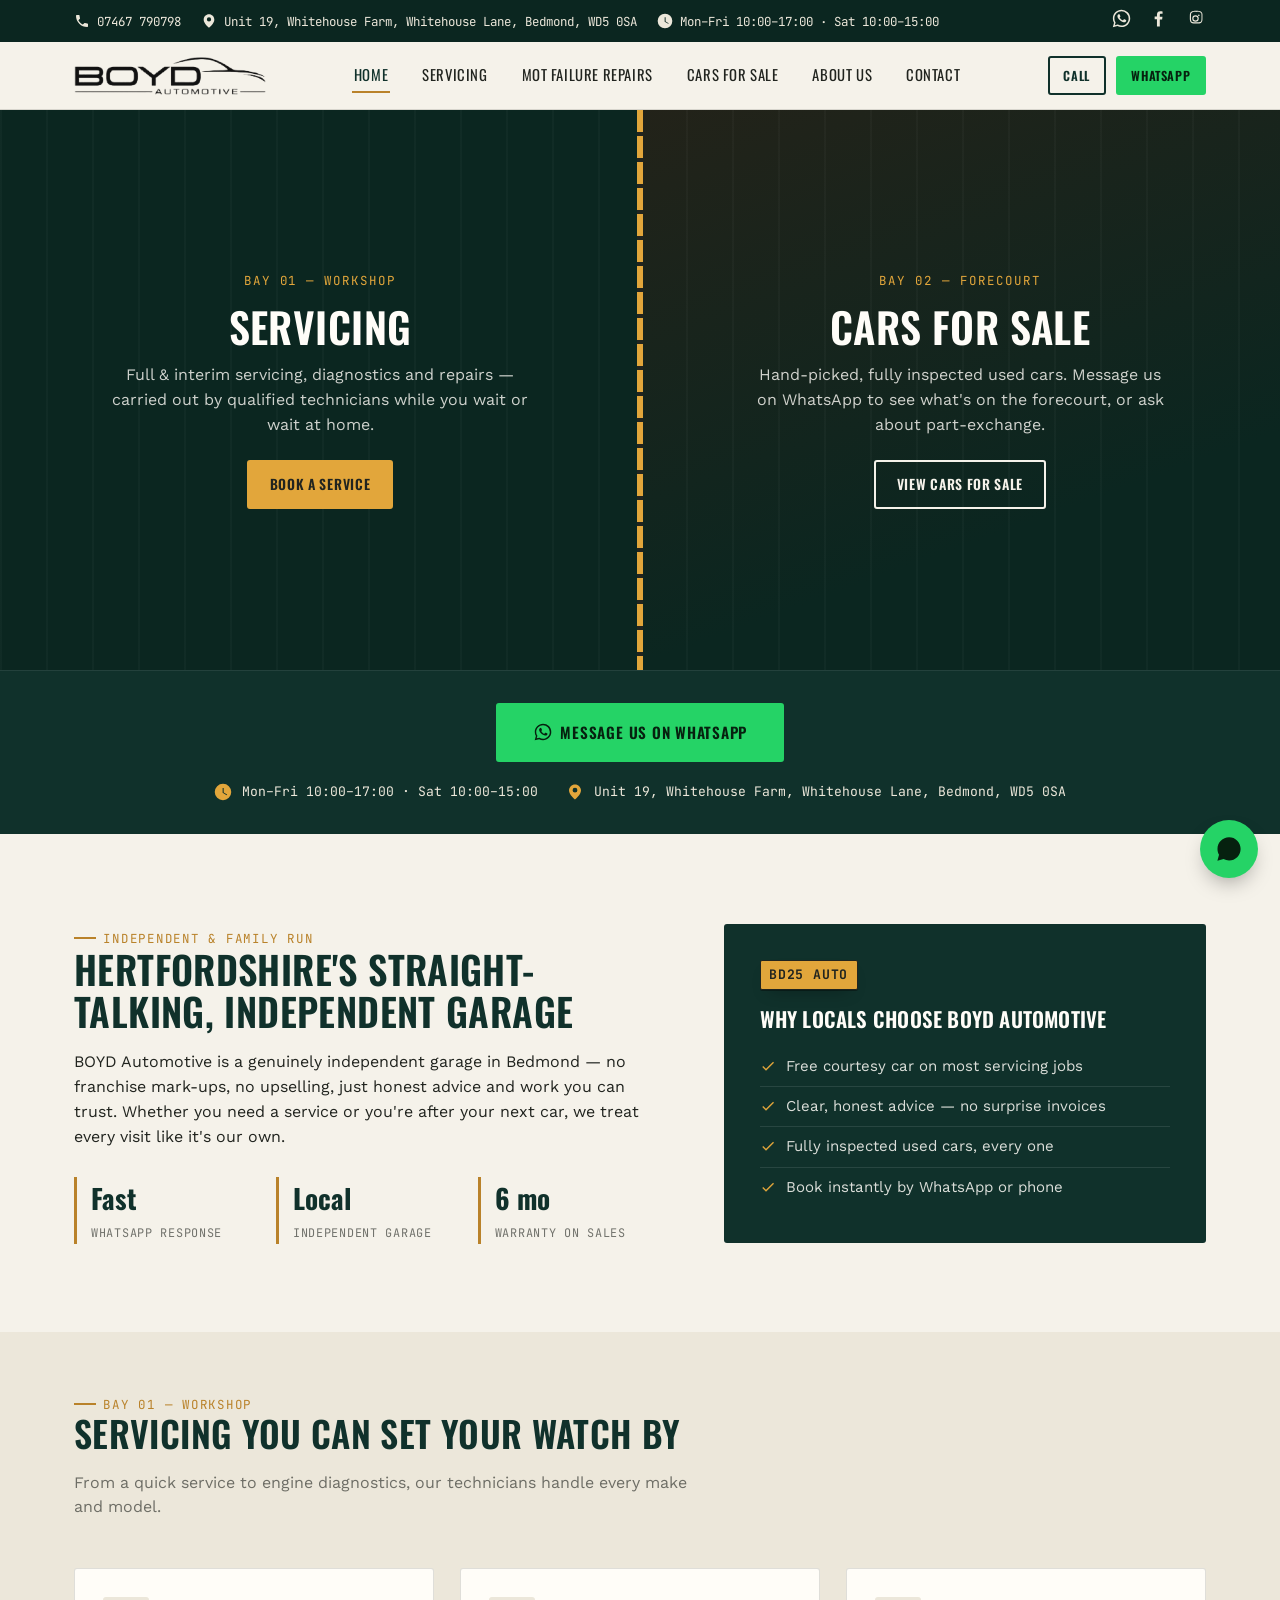
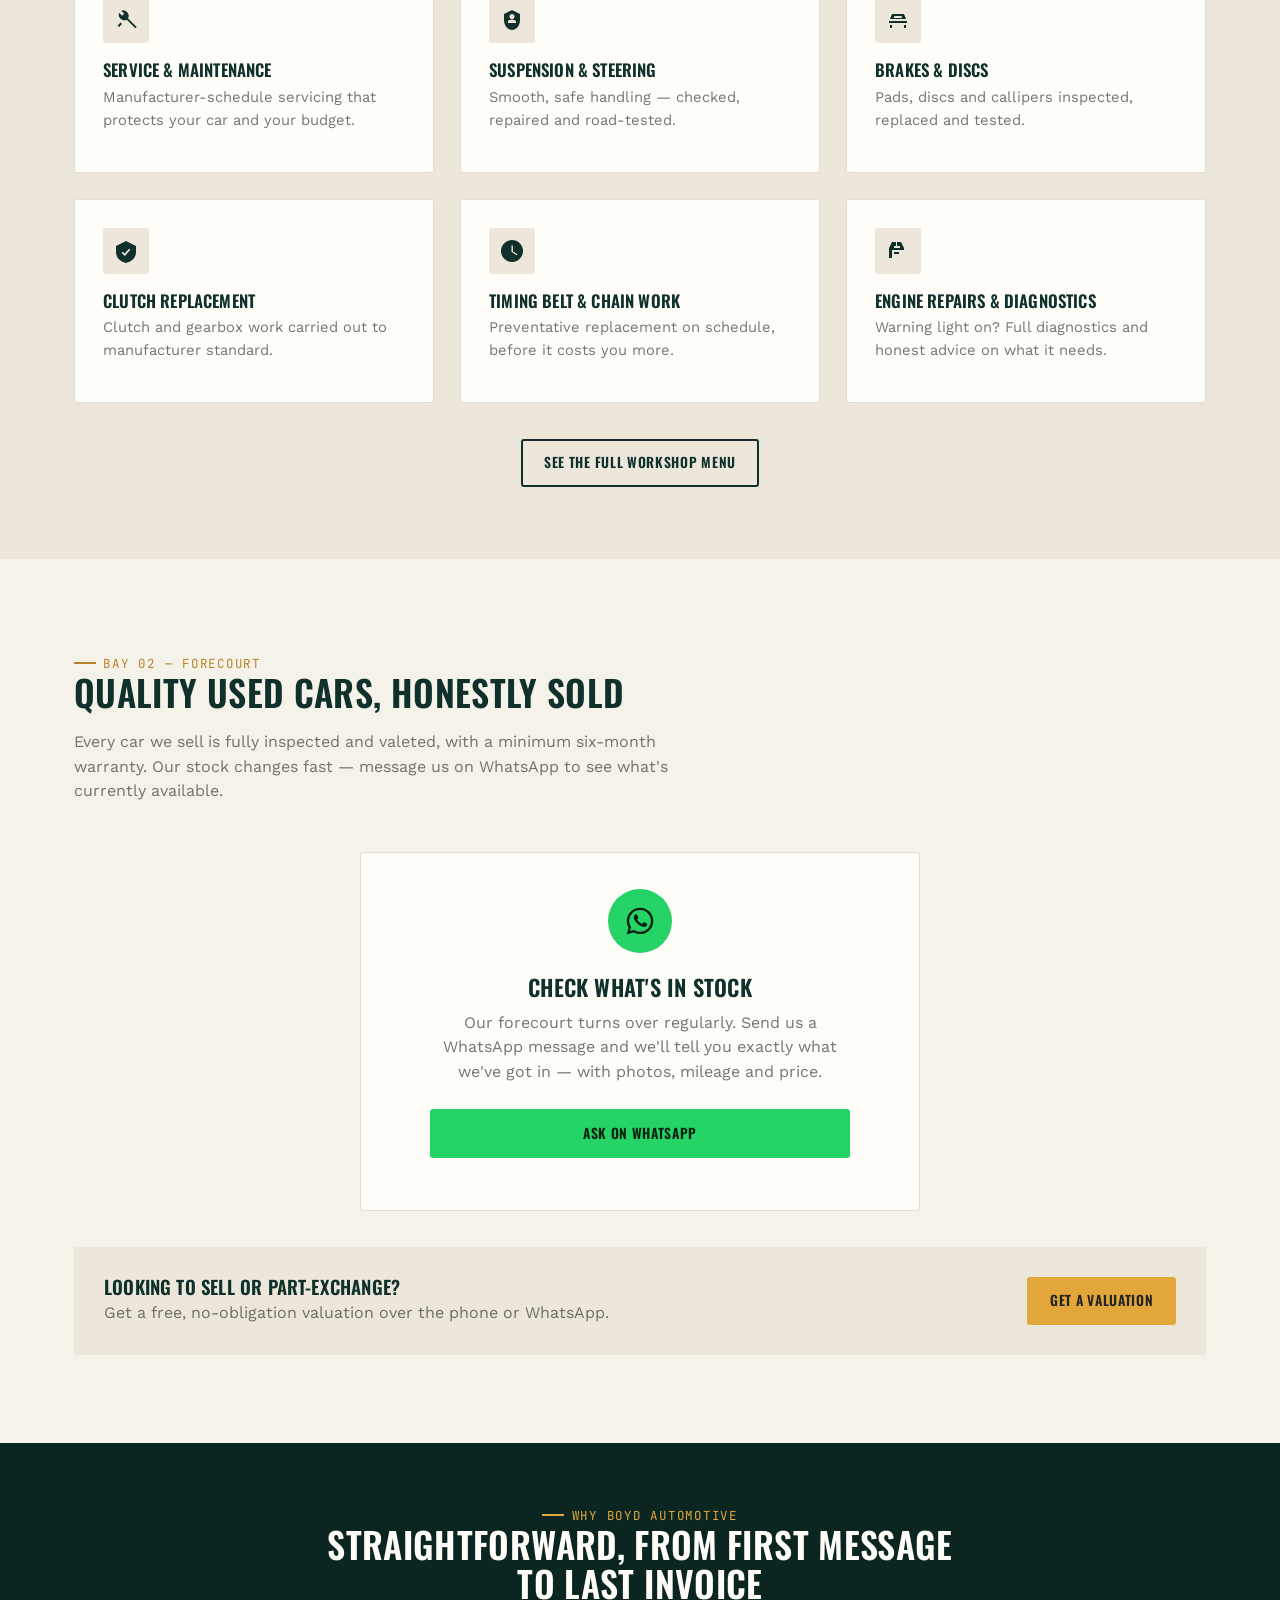
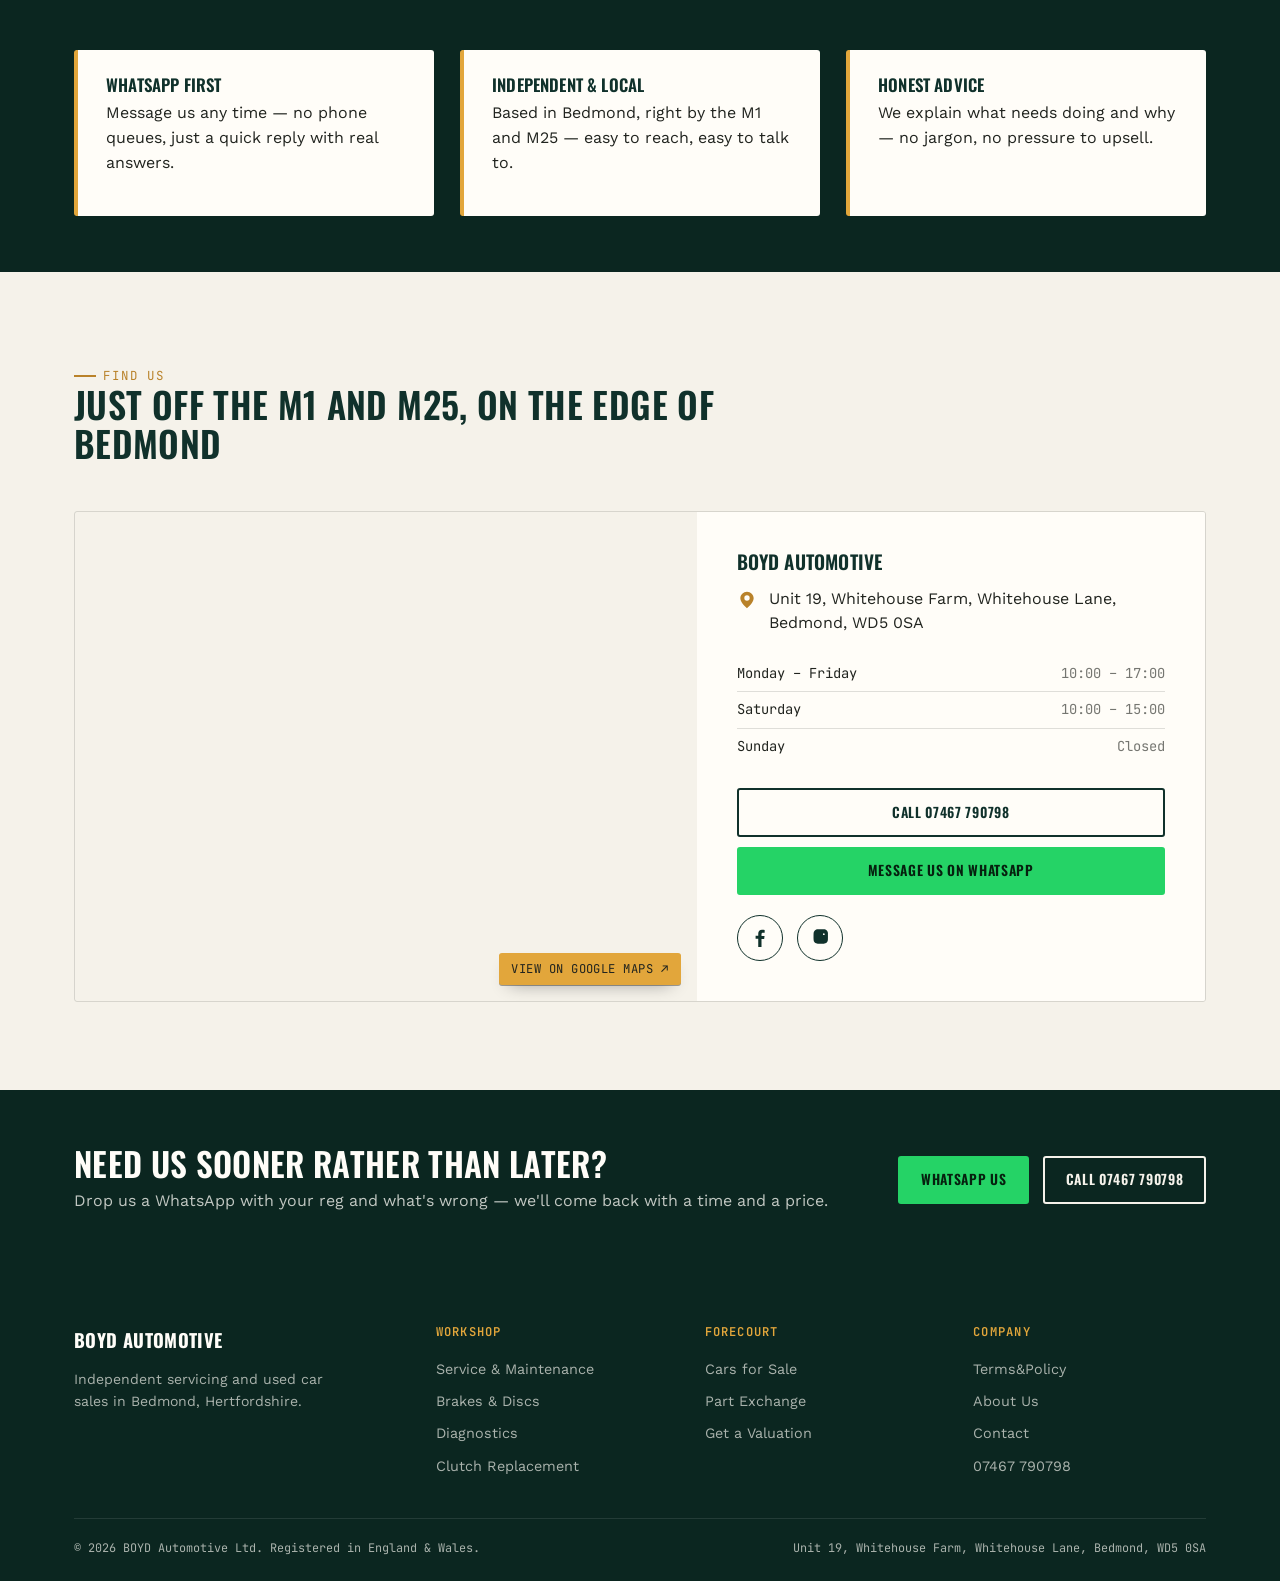
==== commit 6df917b1: "v5.2" ====
--- a/index.html
+++ b/index.html
@@ -358,6 +358,7 @@
       <div class="footer-col">
         <h4>Company</h4>
         <ul>
+          <li><a href="privacy-policy.html">Terms&Policy </a></li>
           <li><a href="about.html">About Us</a></li>
           <li><a href="contact.html">Contact</a></li>
           <li><a href="tel:07467790798">07467 790798</a></li>
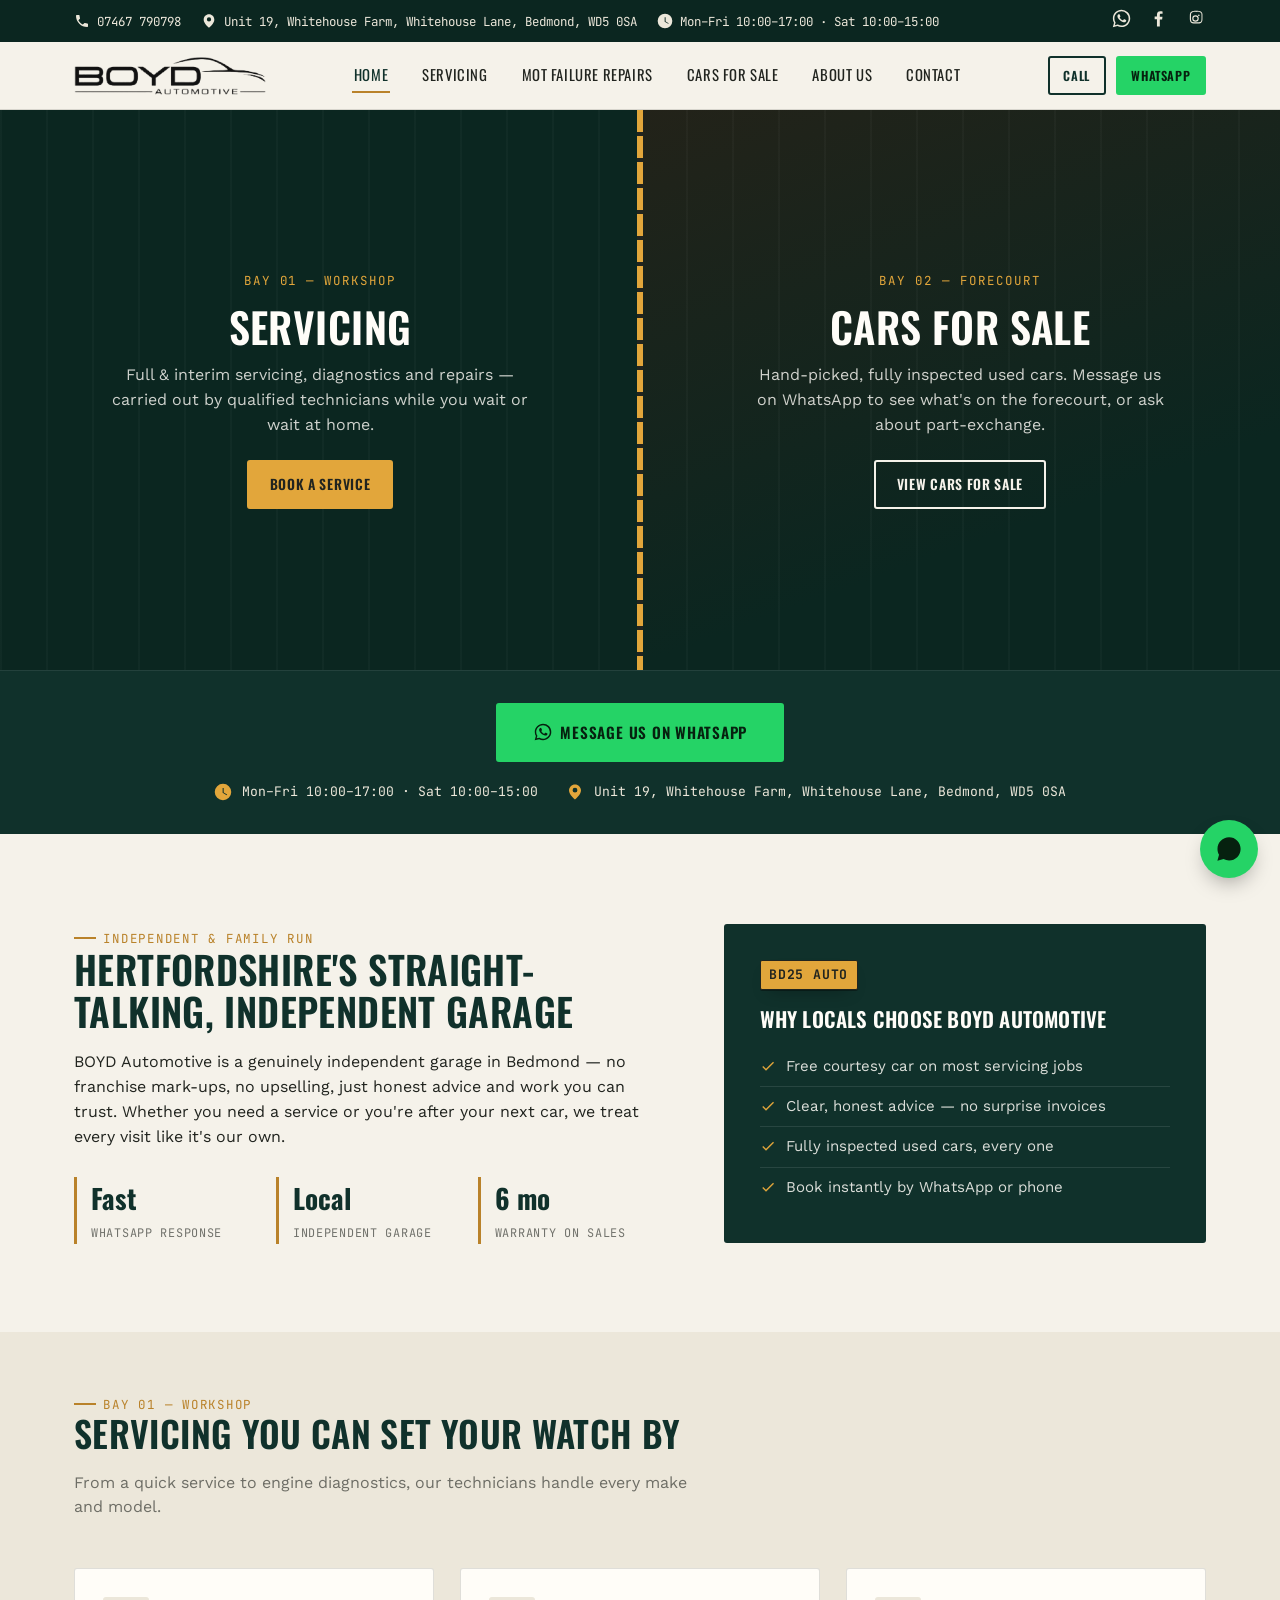
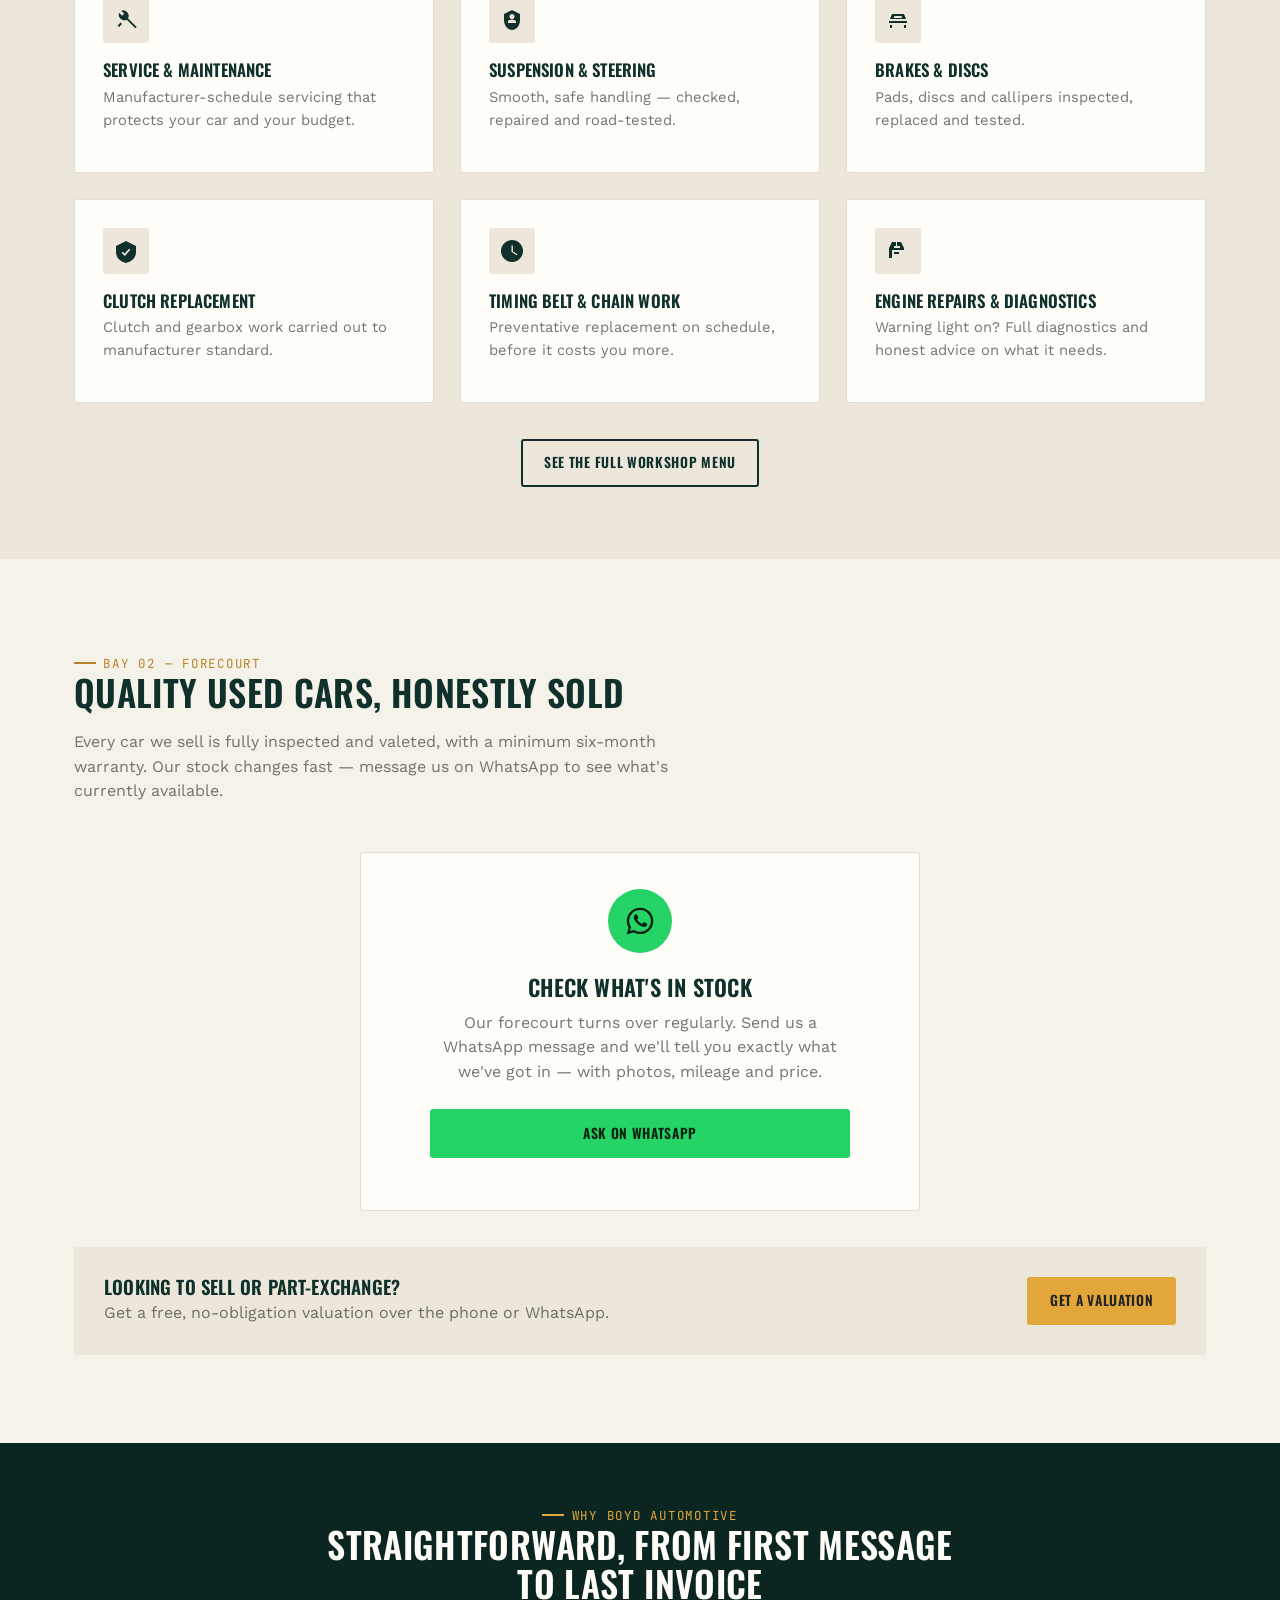
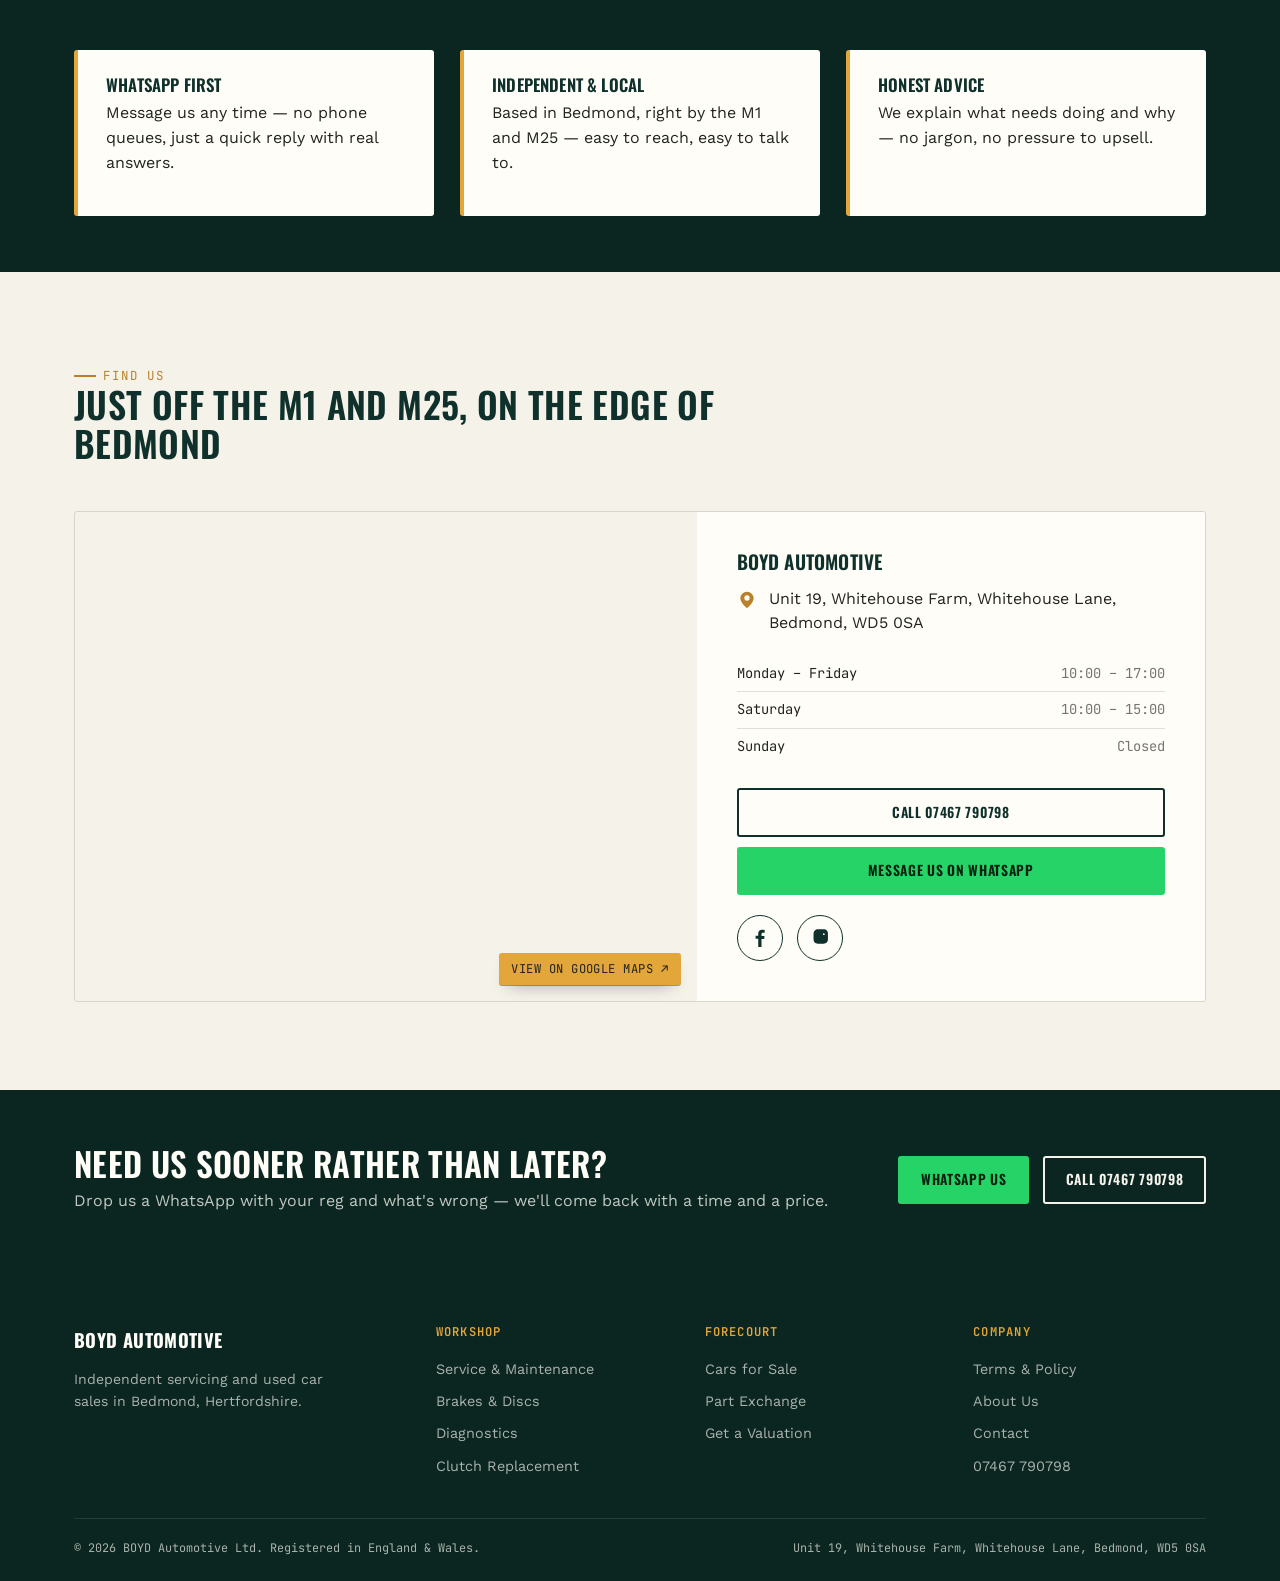
==== commit 84aac6c3: "v5.2.2" ====
--- a/index.html
+++ b/index.html
@@ -358,7 +358,7 @@
       <div class="footer-col">
         <h4>Company</h4>
         <ul>
-          <li><a href="privacy-policy.html">Terms&Policy </a></li>
+          <li><a href="privacy-policy.html">Terms & Policy </a></li>
           <li><a href="about.html">About Us</a></li>
           <li><a href="contact.html">Contact</a></li>
           <li><a href="tel:07467790798">07467 790798</a></li>
